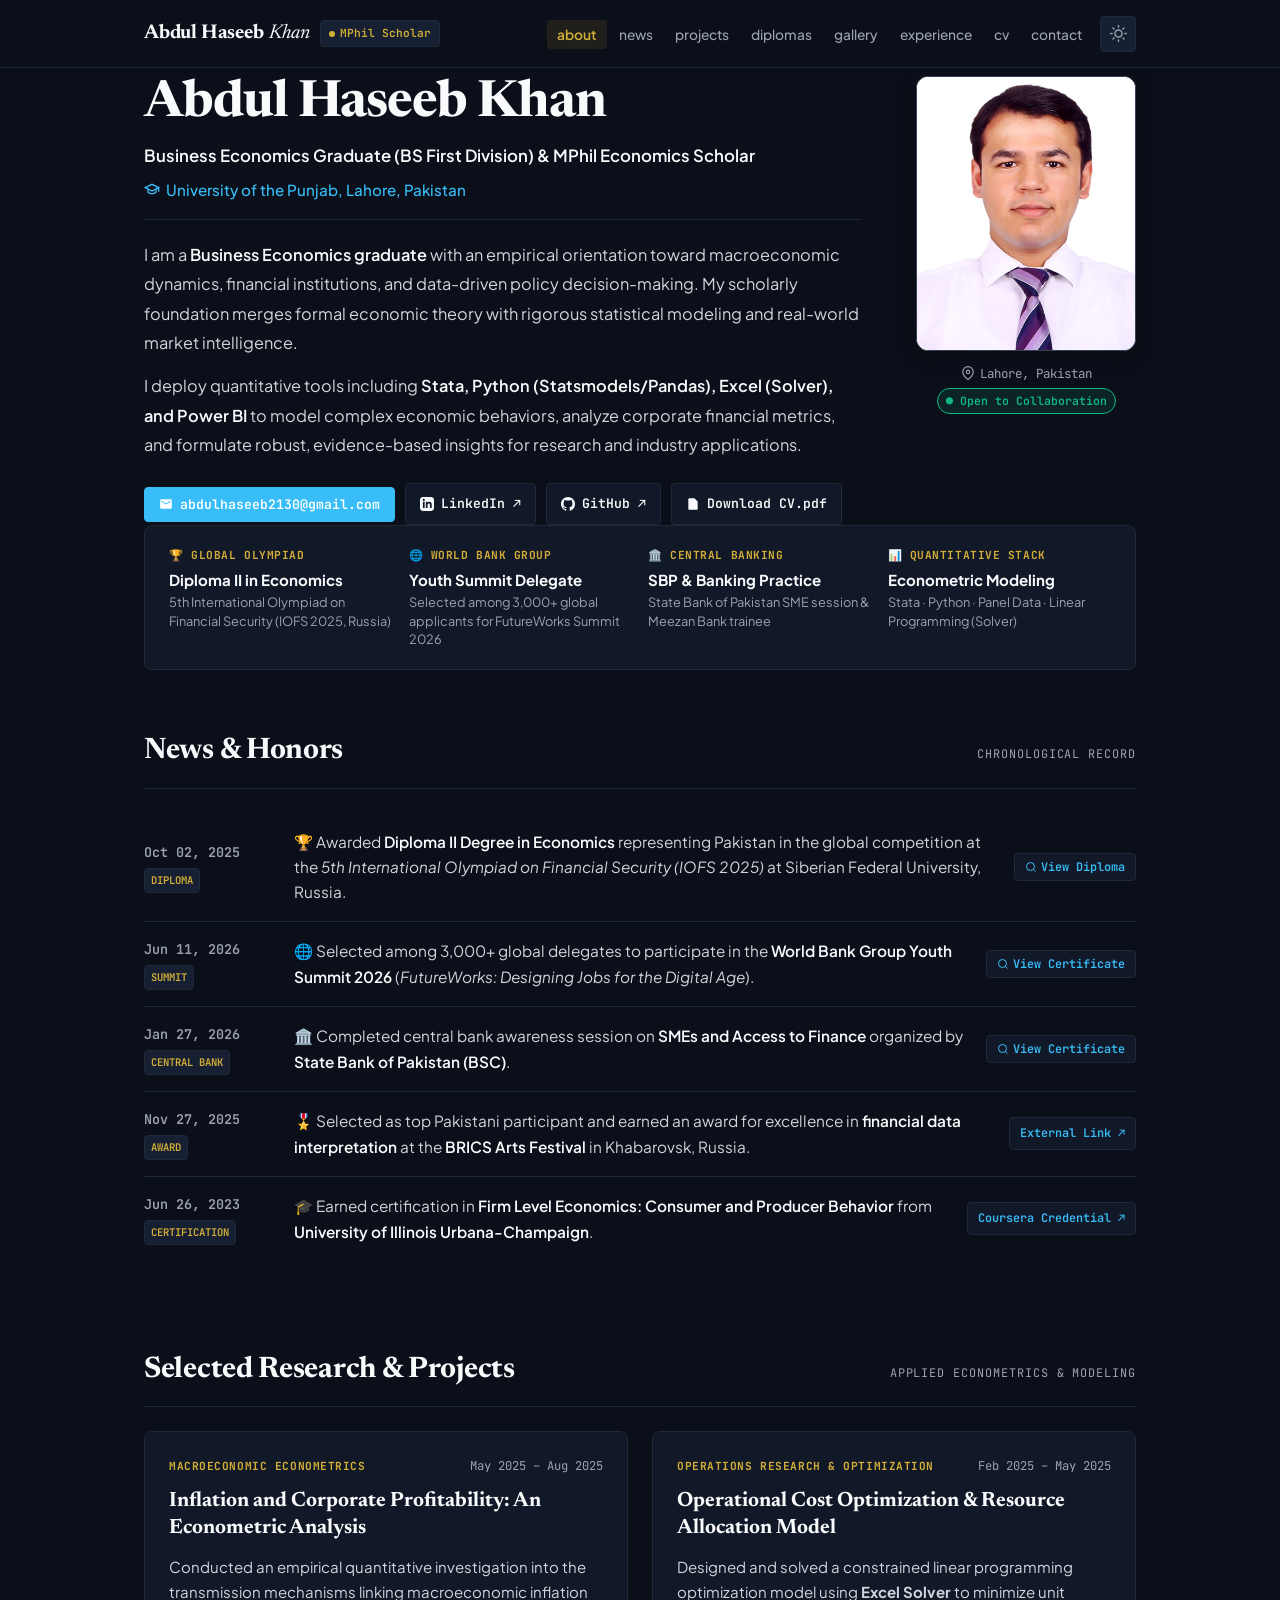
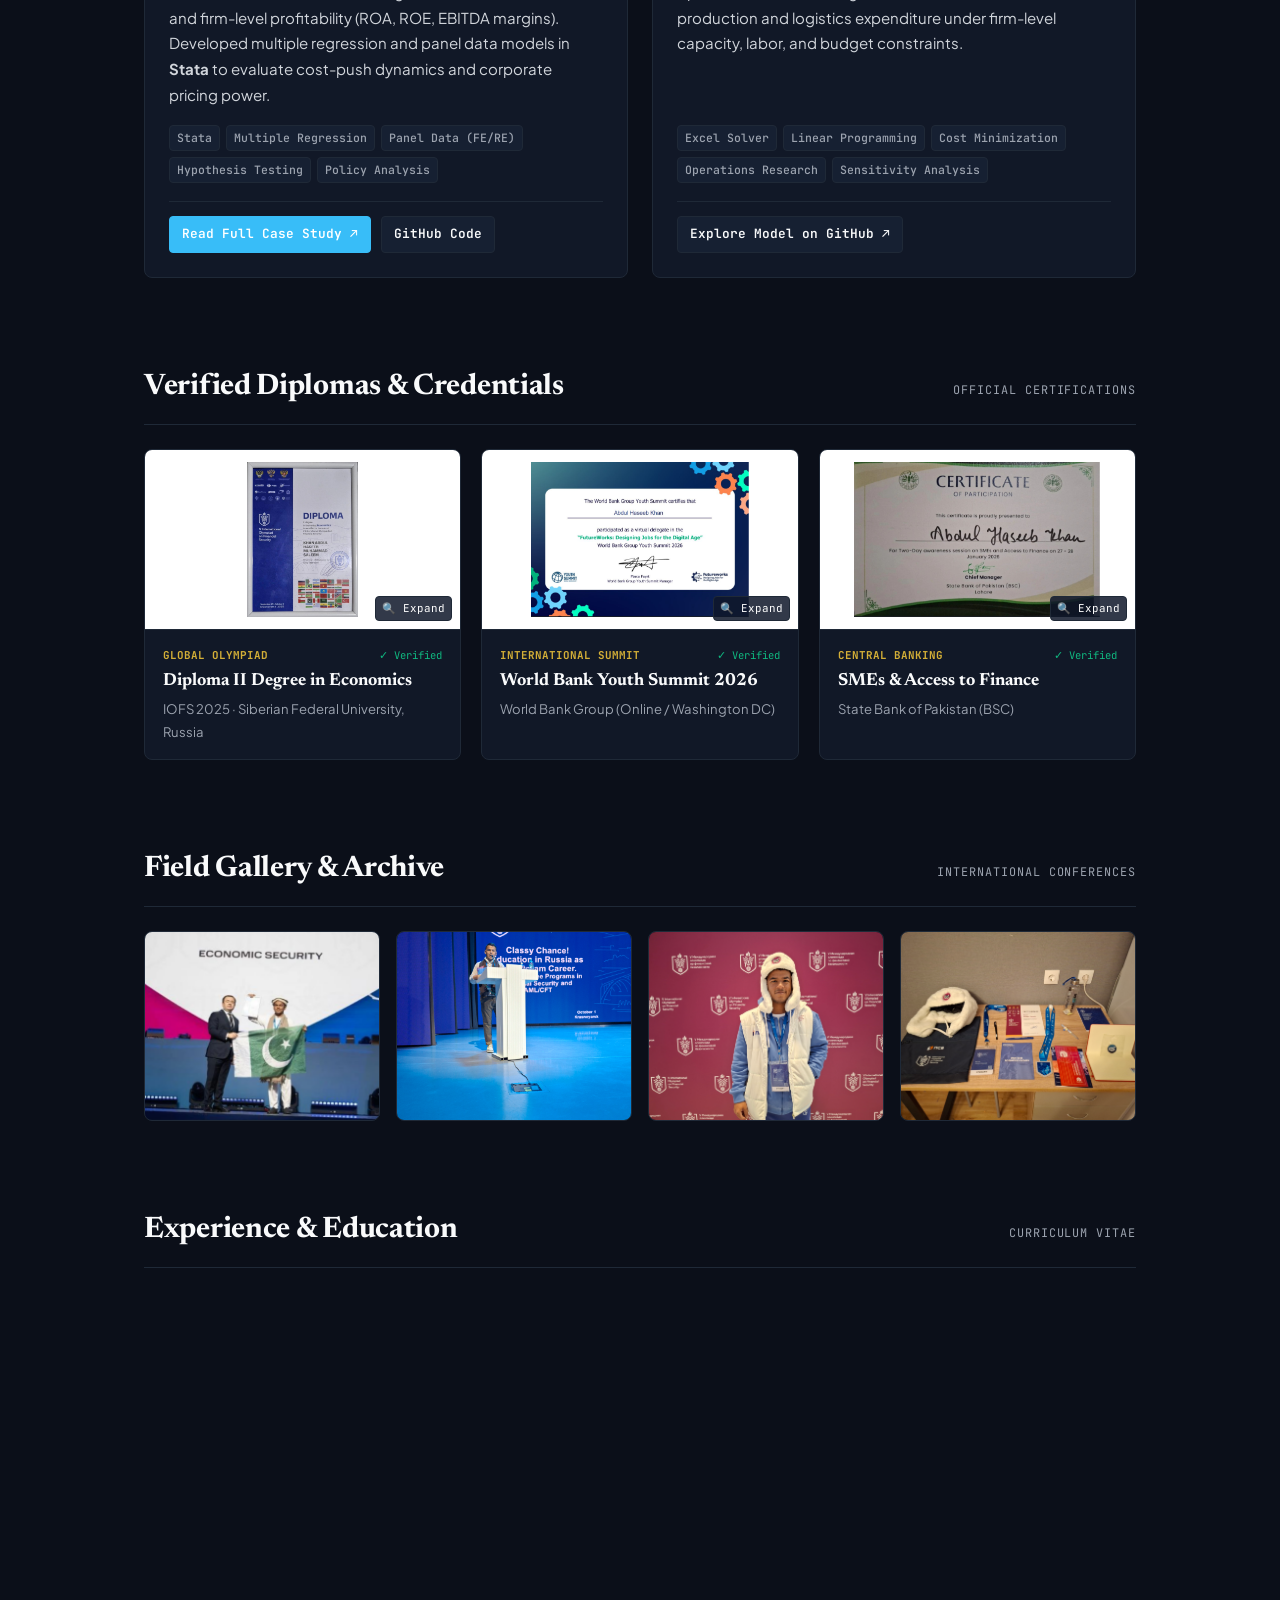
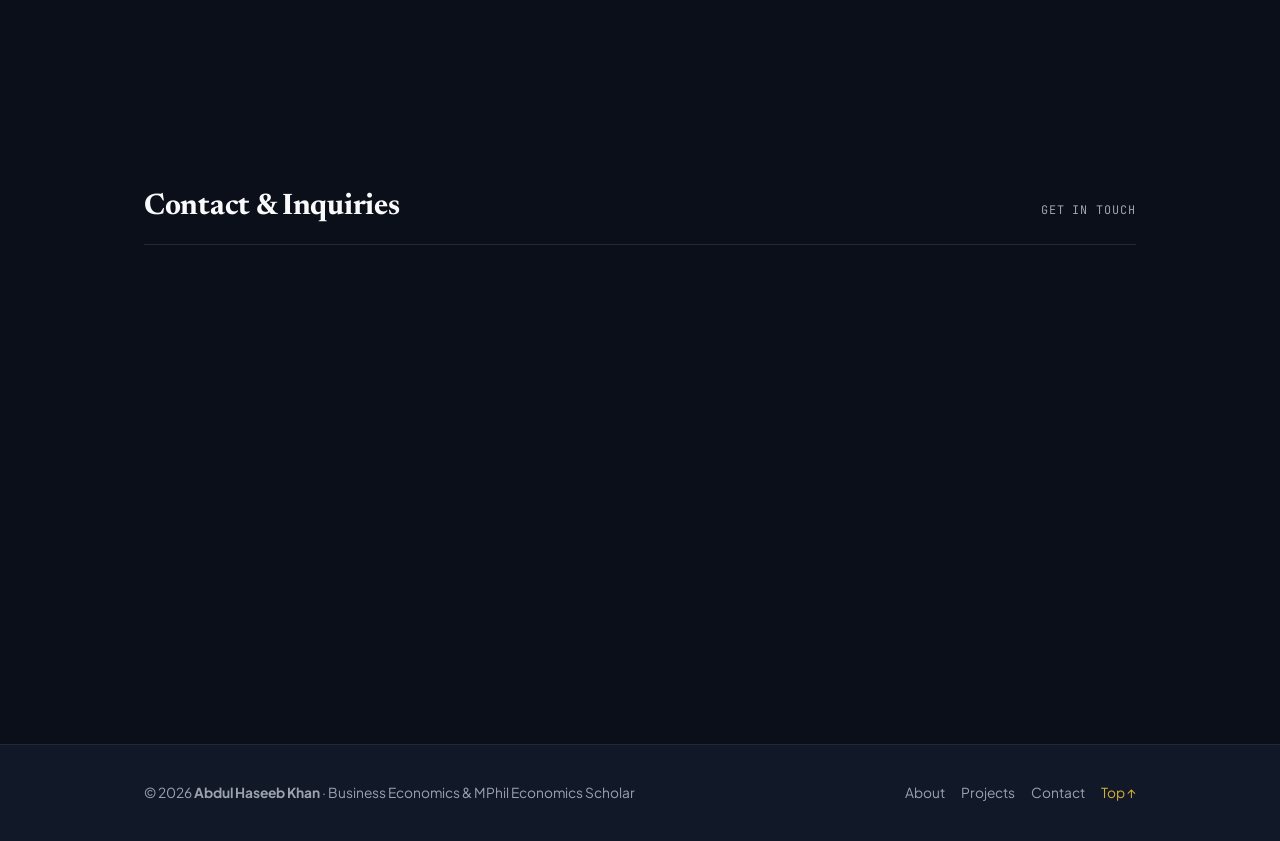
==== index.html @ 0fe1c5f1 "Initial commit: Redesigned academic portfolio" ====
<!DOCTYPE html>
<html lang="en" data-theme="dark">
<head>
  <meta charset="UTF-8">
  <meta name="viewport" content="width=device-width, initial-scale=1.0">
  <title>Abdul Haseeb Khan | Academic &amp; Economist Portfolio</title>
  <meta name="description" content="Academic &amp; Professional Portfolio of Abdul Haseeb Khan, Business Economics Graduate (BS First Division) &amp; MPhil Economics Scholar at University of the Punjab.">
  <meta name="author" content="Abdul Haseeb Khan">

  <!-- Google Fonts: Newsreader, Plus Jakarta Sans, JetBrains Mono -->
  <link rel="preconnect" href="https://fonts.googleapis.com">
  <link rel="preconnect" href="https://fonts.gstatic.com" crossorigin>
  <link href="https://fonts.googleapis.com/css2?family=JetBrains+Mono:wght@400;500;600;700&family=Newsreader:ital,opsz,wght@0,6..72,400;0,6..72,500;0,6..72,600;0,6..72,700;1,6..72,400;1,6..72,600&family=Plus+Jakarta+Sans:wght@300;400;500;600;700;800&display=swap" rel="stylesheet">

  <link rel="stylesheet" href="styles.css">
</head>
<body>

  <!-- ===================== TOP NAVIGATION BAR ===================== -->
  <nav class="navbar" id="topNavbar">
    <div class="container nav-inner">
      <div class="nav-brand-wrap">
        <a class="nav-brand" href="#about">
          Abdul Haseeb <span>Khan</span>
        </a>
        <span class="brand-badge">MPhil Scholar</span>
      </div>

      <!-- Desktop Navigation Menu -->
      <div class="nav-actions">
        <ul class="nav-menu" id="desktopNavMenu">
          <li class="nav-item"><a href="#about" class="active">about</a></li>
          <li class="nav-item"><a href="#news">news</a></li>
          <li class="nav-item"><a href="#projects">projects</a></li>
          <li class="nav-item"><a href="#diplomas">diplomas</a></li>
          <li class="nav-item"><a href="#gallery">gallery</a></li>
          <li class="nav-item"><a href="#experience">experience</a></li>
          <li class="nav-item"><a href="CV.pdf" target="_blank" rel="noopener">cv</a></li>
          <li class="nav-item"><a href="#contact">contact</a></li>
        </ul>

        <!-- Theme Switcher Button -->
        <button class="theme-toggle-btn" id="themeToggle" aria-label="Toggle Dark / Light Theme" title="Toggle Theme">
          <svg viewBox="0 0 24 24" id="themeIcon">
            <circle cx="12" cy="12" r="5"></circle>
            <line x1="12" y1="1" x2="12" y2="3"></line>
            <line x1="12" y1="21" x2="12" y2="23"></line>
            <line x1="4.22" y1="4.22" x2="5.64" y2="5.64"></line>
            <line x1="18.36" y1="18.36" x2="19.78" y2="19.78"></line>
            <line x1="1" y1="12" x2="3" y2="12"></line>
            <line x1="21" y1="12" x2="23" y2="12"></line>
            <line x1="4.22" y1="19.78" x2="5.64" y2="18.36"></line>
            <line x1="18.36" y1="5.64" x2="19.78" y2="4.22"></line>
          </svg>
        </button>

        <!-- Mobile Navigation Hamburger Toggle -->
        <button class="nav-toggle-btn" id="navToggle" aria-label="Open Navigation Menu" aria-expanded="false">
          <svg viewBox="0 0 24 24">
            <line x1="3" y1="12" x2="21" y2="12"></line>
            <line x1="3" y1="6" x2="21" y2="6"></line>
            <line x1="3" y1="18" x2="21" y2="18"></line>
          </svg>
        </button>
      </div>
    </div>
  </nav>

  <!-- Mobile Navigation Drawer Overlay -->
  <div class="mobile-nav-overlay" id="mobileNavOverlay"></div>
  <div class="mobile-nav-drawer" id="mobileNavDrawer">
    <ul class="mobile-nav-list">
      <li class="mobile-nav-item"><a href="#about" class="mobile-nav-link active">About <span>01</span></a></li>
      <li class="mobile-nav-item"><a href="#news" class="mobile-nav-link">News &amp; Honors <span>02</span></a></li>
      <li class="mobile-nav-item"><a href="#projects" class="mobile-nav-link">Selected Projects <span>03</span></a></li>
      <li class="mobile-nav-item"><a href="#diplomas" class="mobile-nav-link">Verified Diplomas <span>04</span></a></li>
      <li class="mobile-nav-item"><a href="#gallery" class="mobile-nav-link">Field Gallery <span>05</span></a></li>
      <li class="mobile-nav-item"><a href="#experience" class="mobile-nav-link">Experience &amp; Education <span>06</span></a></li>
      <li class="mobile-nav-item"><a href="CV.pdf" target="_blank" rel="noopener" class="mobile-nav-link">Curriculum Vitae (PDF) ↗</a></li>
      <li class="mobile-nav-item"><a href="#contact" class="mobile-nav-link">Contact &amp; Inquiries <span>07</span></a></li>
    </ul>
  </div>

  <!-- ===================== MAIN CONTENT WRAPPER ===================== -->
  <main class="container">

    <!-- ABOUT / HERO SECTION (SCHOLARLY EDITORIAL PROFILE) -->
    <section class="section-block profile-section" id="about">
      <div class="profile-layout">
        <div class="profile-bio-text">
          <h1 class="profile-name-title">Abdul Haseeb Khan</h1>
          
          <div class="profile-credentials-box">
            <div class="profile-degree-line">
              Business Economics Graduate (BS First Division) &amp; MPhil Economics Scholar
            </div>
            <div class="profile-univ-line">
              <svg width="16" height="16" viewBox="0 0 24 24" fill="none" stroke="currentColor" stroke-width="2"><path d="M22 10v6M2 10l10-5 10 5-10 5z"></path><path d="M6 12v5c3 3 9 3 12 0v-5"></path></svg>
              University of the Punjab, Lahore, Pakistan
            </div>
          </div>

          <p>
            I am a <strong>Business Economics graduate</strong> with an empirical orientation toward macroeconomic dynamics, financial institutions, and data-driven policy decision-making. My scholarly foundation merges formal economic theory with rigorous statistical modeling and real-world market intelligence.
          </p>
          <p>
            I deploy quantitative tools including <strong>Stata, Python (Statsmodels/Pandas), Excel (Solver), and Power BI</strong> to model complex economic behaviors, analyze corporate financial metrics, and formulate robust, evidence-based insights for research and industry applications.
          </p>

          <!-- Social Action Buttons -->
          <div class="social-actions-row">
            <button class="btn-chip btn-primary js-copy-email" title="Click to copy email address">
              <svg viewBox="0 0 24 24"><path d="M20 4H4c-1.1 0-1.99.9-1.99 2L2 18c0 1.1.9 2 2 2h16c1.1 0 2-.9 2-2V6c0-1.1-.9-2-2-2zm0 4l-8 5-8-5V6l8 5 8-5v2z"/></svg>
              <span>abdulhaseeb2130@gmail.com</span>
            </button>
            <a href="https://www.linkedin.com/in/abdul-haseeb-khan944" target="_blank" rel="noopener" class="btn-chip" title="LinkedIn Profile">
              <svg viewBox="0 0 24 24"><path d="M19 0h-14c-2.761 0-5 2.239-5 5v14c0 2.761 2.239 5 5 5h14c2.762 0 5-2.239 5-5v-14c0-2.761-2.238-5-5-5zm-11 19h-3v-11h3v11zm-1.5-12.268c-.966 0-1.75-.79-1.75-1.764s.784-1.764 1.75-1.764 1.75.79 1.75 1.764-.783 1.764-1.75 1.764zm13.5 12.268h-3v-5.604c0-3.368-4-3.113-4 0v5.604h-3v-11h3v1.765c1.396-2.586 7-2.777 7 2.476v6.759z"/></svg>
              <span>LinkedIn ↗</span>
            </a>
            <a href="https://github.com/abdulhaseeb707" target="_blank" rel="noopener" class="btn-chip" title="GitHub Repository">
              <svg viewBox="0 0 24 24"><path d="M12 0C5.37 0 0 5.37 0 12c0 5.31 3.435 9.795 8.205 11.385.6.105.825-.255.825-.57 0-.285-.015-1.23-.015-2.235-3.015.555-3.795-.735-4.035-1.41-.135-.345-.72-1.41-1.23-1.695-.42-.225-1.02-.78-.015-.795.945-.015 1.62.87 1.845 1.23 1.08 1.815 2.805 1.305 3.495.99.105-.78.42-1.305.765-1.605-2.67-.3-5.46-1.335-5.46-5.925 0-1.305.465-2.385 1.23-3.225-.12-.3-.54-1.53.12-3.18 0 0 1.005-.315 3.3 1.23.96-.27 1.98-.405 3-.405s2.04.135 3 .405c2.295-1.56 3.3-1.23 3.3-1.23.66 1.65.24 2.88.12 3.18.765.84 1.23 1.905 1.23 3.225 0 4.605-2.805 5.625-5.475 5.925.435.375.81 1.095.81 2.22 0 1.605-.015 2.895-.015 3.3 0 .315.225.69.825.57A12.02 12.02 0 0024 12c0-6.63-5.37-12-12-12z"/></svg>
              <span>GitHub ↗</span>
            </a>
            <a href="CV.pdf" target="_blank" rel="noopener" class="btn-chip" title="Download Academic CV">
              <svg viewBox="0 0 24 24"><path d="M14 2H6a2 2 0 0 0-2 2v16a2 2 0 0 0 2 2h12a2 2 0 0 0 2-2V8z"></path><polyline points="14 2 14 8 20 8"></polyline><line x1="16" y1="13" x2="8" y2="13"></line><line x1="16" y1="17" x2="8" y2="17"></line><polyline points="10 9 9 9 8 9"></polyline></svg>
              <span>Download CV.pdf</span>
            </a>
          </div>
        </div>

        <!-- Portrait Column & Frame (Natural 4:5 Proportion) -->
        <div class="profile-portrait-column">
          <div class="portrait-frame">
            <img src="Profile.jpeg" alt="Abdul Haseeb Khan" class="profile-img">
          </div>
          <div class="portrait-meta">
            <div class="portrait-location">
              <svg width="14" height="14" viewBox="0 0 24 24" fill="none" stroke="currentColor" stroke-width="2"><path d="M21 10c0 7-9 13-9 13s-9-6-9-13a9 9 0 0 1 18 0z"></path><circle cx="12" cy="10" r="3"></circle></svg>
              Lahore, Pakistan
            </div>
            <span class="portrait-status">● Open to Collaboration</span>
          </div>
        </div>
      </div>

      <!-- Economist Metric Ribbon (4 Impact Cards) -->
      <div class="metric-ribbon">
        <div class="metric-card">
          <span class="metric-badge-label">🏆 Global Olympiad</span>
          <div class="metric-title">Diploma II in Economics</div>
          <div class="metric-subtext">5th International Olympiad on Financial Security (IOFS 2025, Russia)</div>
        </div>

        <div class="metric-card">
          <span class="metric-badge-label">🌐 World Bank Group</span>
          <div class="metric-title">Youth Summit Delegate</div>
          <div class="metric-subtext">Selected among 3,000+ global applicants for FutureWorks Summit 2026</div>
        </div>

        <div class="metric-card">
          <span class="metric-badge-label">🏛️ Central Banking</span>
          <div class="metric-title">SBP &amp; Banking Practice</div>
          <div class="metric-subtext">State Bank of Pakistan SME session &amp; Meezan Bank trainee</div>
        </div>

        <div class="metric-card">
          <span class="metric-badge-label">📊 Quantitative Stack</span>
          <div class="metric-title">Econometric Modeling</div>
          <div class="metric-subtext">Stata · Python · Panel Data · Linear Programming (Solver)</div>
        </div>
      </div>
    </section>

    <!-- NEWS & HONORS (EDITORIAL LEDGER) -->
    <section class="section-block" id="news">
      <div class="section-header-wrap">
        <h2 class="section-heading">News &amp; Honors</h2>
        <span class="section-subtitle-tag">Chronological Record</span>
      </div>

      <div class="news-ledger">
        <!-- Entry 1 -->
        <div class="news-entry">
          <div class="news-meta-col">
            <span class="news-date">Oct 02, 2025</span>
            <span class="news-type-pill">Diploma</span>
          </div>
          <div class="news-text">
            🏆 Awarded <strong>Diploma II Degree in Economics</strong> representing Pakistan in the global competition at the <em>5th International Olympiad on Financial Security (IOFS 2025)</em> at Siberian Federal University, Russia.
          </div>
          <button class="news-action-btn js-zoom" data-src="IOFS Cert.png" data-caption="Diploma II Degree in Economics — 5th International Olympiad on Financial Security (IOFS 2025)">
            <svg width="12" height="12" viewBox="0 0 24 24" fill="none" stroke="currentColor" stroke-width="2"><circle cx="11" cy="11" r="8"></circle><line x1="21" y1="21" x2="16.65" y2="16.65"></line></svg>
            View Diploma
          </button>
        </div>

        <!-- Entry 2 -->
        <div class="news-entry">
          <div class="news-meta-col">
            <span class="news-date">Jun 11, 2026</span>
            <span class="news-type-pill">Summit</span>
          </div>
          <div class="news-text">
            🌐 Selected among 3,000+ global delegates to participate in the <strong>World Bank Group Youth Summit 2026</strong> (<em>FutureWorks: Designing Jobs for the Digital Age</em>).
          </div>
          <button class="news-action-btn js-zoom" data-src="WB.png" data-caption="World Bank Group Youth Summit 2026 — Official Certificate of Participation">
            <svg width="12" height="12" viewBox="0 0 24 24" fill="none" stroke="currentColor" stroke-width="2"><circle cx="11" cy="11" r="8"></circle><line x1="21" y1="21" x2="16.65" y2="16.65"></line></svg>
            View Certificate
          </button>
        </div>

        <!-- Entry 3 -->
        <div class="news-entry">
          <div class="news-meta-col">
            <span class="news-date">Jan 27, 2026</span>
            <span class="news-type-pill">Central Bank</span>
          </div>
          <div class="news-text">
            🏛️ Completed central bank awareness session on <strong>SMEs and Access to Finance</strong> organized by <strong>State Bank of Pakistan (BSC)</strong>.
          </div>
          <button class="news-action-btn js-zoom" data-src="SBP.png" data-caption="State Bank of Pakistan (BSC) Certificate in SMEs & Access to Finance">
            <svg width="12" height="12" viewBox="0 0 24 24" fill="none" stroke="currentColor" stroke-width="2"><circle cx="11" cy="11" r="8"></circle><line x1="21" y1="21" x2="16.65" y2="16.65"></line></svg>
            View Certificate
          </button>
        </div>

        <!-- Entry 4 -->
        <div class="news-entry">
          <div class="news-meta-col">
            <span class="news-date">Nov 27, 2025</span>
            <span class="news-type-pill">Award</span>
          </div>
          <div class="news-text">
            🎖️ Selected as top Pakistani participant and earned an award for excellence in <strong>financial data interpretation</strong> at the <strong>BRICS Arts Festival</strong> in Khabarovsk, Russia.
          </div>
          <a href="https://disk.yandex.com/d/Gtywsi9-HLHz1w" target="_blank" rel="noopener" class="news-action-btn">
            External Link ↗
          </a>
        </div>

        <!-- Entry 5 -->
        <div class="news-entry">
          <div class="news-meta-col">
            <span class="news-date">Jun 26, 2023</span>
            <span class="news-type-pill">Certification</span>
          </div>
          <div class="news-text">
            🎓 Earned certification in <strong>Firm Level Economics: Consumer and Producer Behavior</strong> from <strong>University of Illinois Urbana-Champaign</strong>.
          </div>
          <a href="https://coursera.org/share/89ecbd921c83dc536a28343f6ab28b8e" target="_blank" rel="noopener" class="news-action-btn">
            Coursera Credential ↗
          </a>
        </div>
      </div>
    </section>

    <!-- SELECTED PROJECTS -->
    <section class="section-block" id="projects">
      <div class="section-header-wrap">
        <h2 class="section-heading">Selected Research &amp; Projects</h2>
        <span class="section-subtitle-tag">Applied Econometrics &amp; Modeling</span>
      </div>

      <div class="projects-grid">
        <!-- Project 1 -->
        <div class="project-card">
          <div>
            <div class="project-header-top">
              <span class="project-category-tag">Macroeconomic Econometrics</span>
              <span class="project-timeline">May 2025 – Aug 2025</span>
            </div>
            <h3 class="project-title">Inflation and Corporate Profitability: An Econometric Analysis</h3>
            <p class="project-desc">
              Conducted an empirical quantitative investigation into the transmission mechanisms linking macroeconomic inflation and firm-level profitability (ROA, ROE, EBITDA margins). Developed multiple regression and panel data models in <strong>Stata</strong> to evaluate cost-push dynamics and corporate pricing power.
            </p>
          </div>
          <div>
            <div class="project-tags-row">
              <span class="p-tag">Stata</span>
              <span class="p-tag">Multiple Regression</span>
              <span class="p-tag">Panel Data (FE/RE)</span>
              <span class="p-tag">Hypothesis Testing</span>
              <span class="p-tag">Policy Analysis</span>
            </div>
            <div class="project-links-row">
              <a href="project-inflation.html" class="btn-project btn-primary-action">
                Read Full Case Study ↗
              </a>
              <a href="https://github.com/abdulhaseeb707" target="_blank" rel="noopener" class="btn-project">
                GitHub Code
              </a>
            </div>
          </div>
        </div>

        <!-- Project 2 -->
        <div class="project-card">
          <div>
            <div class="project-header-top">
              <span class="project-category-tag">Operations Research &amp; Optimization</span>
              <span class="project-timeline">Feb 2025 – May 2025</span>
            </div>
            <h3 class="project-title">Operational Cost Optimization &amp; Resource Allocation Model</h3>
            <p class="project-desc">
              Designed and solved a constrained linear programming optimization model using <strong>Excel Solver</strong> to minimize unit production and logistics expenditure under firm-level capacity, labor, and budget constraints.
            </p>
          </div>
          <div>
            <div class="project-tags-row">
              <span class="p-tag">Excel Solver</span>
              <span class="p-tag">Linear Programming</span>
              <span class="p-tag">Cost Minimization</span>
              <span class="p-tag">Operations Research</span>
              <span class="p-tag">Sensitivity Analysis</span>
            </div>
            <div class="project-links-row">
              <a href="https://github.com/abdulhaseeb707" target="_blank" rel="noopener" class="btn-project">
                Explore Model on GitHub ↗
              </a>
            </div>
          </div>
        </div>
      </div>
    </section>

    <!-- VERIFIED DIPLOMAS -->
    <section class="section-block" id="diplomas">
      <div class="section-header-wrap">
        <h2 class="section-heading">Verified Diplomas &amp; Credentials</h2>
        <span class="section-subtitle-tag">Official Certifications</span>
      </div>

      <div class="diplomas-grid">
        <!-- Diploma 1 -->
        <div class="diploma-card">
          <div class="diploma-preview-box js-zoom" data-src="IOFS Cert.png" data-caption="Diploma II Degree in Economics — 5th International Olympiad on Financial Security (Krasnoyarsk 2025)">
            <img src="IOFS Cert.png" alt="IOFS Diploma II Degree">
            <span class="diploma-zoom-hint">🔍 Expand</span>
          </div>
          <div class="diploma-info">
            <div class="diploma-badge-row">
              <span class="diploma-category">Global Olympiad</span>
              <span class="diploma-verified">✓ Verified</span>
            </div>
            <h3 class="diploma-title">Diploma II Degree in Economics</h3>
            <div class="diploma-issuer">IOFS 2025 · Siberian Federal University, Russia</div>
          </div>
        </div>

        <!-- Diploma 2 -->
        <div class="diploma-card">
          <div class="diploma-preview-box js-zoom" data-src="WB.png" data-caption="World Bank Group Youth Summit 2026 — Official Certificate of Participation">
            <img src="WB.png" alt="World Bank Certificate">
            <span class="diploma-zoom-hint">🔍 Expand</span>
          </div>
          <div class="diploma-info">
            <div class="diploma-badge-row">
              <span class="diploma-category">International Summit</span>
              <span class="diploma-verified">✓ Verified</span>
            </div>
            <h3 class="diploma-title">World Bank Youth Summit 2026</h3>
            <div class="diploma-issuer">World Bank Group (Online / Washington DC)</div>
          </div>
        </div>

        <!-- Diploma 3 -->
        <div class="diploma-card">
          <div class="diploma-preview-box js-zoom" data-src="SBP.png" data-caption="State Bank of Pakistan (BSC) — Certificate in SMEs and Access to Finance">
            <img src="SBP.png" alt="State Bank Certificate">
            <span class="diploma-zoom-hint">🔍 Expand</span>
          </div>
          <div class="diploma-info">
            <div class="diploma-badge-row">
              <span class="diploma-category">Central Banking</span>
              <span class="diploma-verified">✓ Verified</span>
            </div>
            <h3 class="diploma-title">SMEs &amp; Access to Finance</h3>
            <div class="diploma-issuer">State Bank of Pakistan (BSC)</div>
          </div>
        </div>
      </div>
    </section>

    <!-- FIELD GALLERY / ARCHIVE -->
    <section class="section-block" id="gallery">
      <div class="section-header-wrap">
        <h2 class="section-heading">Field Gallery &amp; Archive</h2>
        <span class="section-subtitle-tag">International Conferences</span>
      </div>

      <div class="gallery-grid">
        <div class="gallery-item js-zoom" data-src="IOFS.png" data-caption="Abdul Haseeb Khan receiving Diploma II Degree on Main Stage in Krasnoyarsk, Russia">
          <img src="IOFS.png" alt="Stage Award Ceremony">
          <div class="gallery-overlay">
            <span class="gallery-caption">Main Stage Award Ceremony · Russia</span>
          </div>
        </div>

        <div class="gallery-item js-zoom" data-src="20251001_132323.jpg" data-caption="Presenting Research at the Podium at Siberian Federal University">
          <img src="20251001_132323.jpg" alt="Speaking at Podium">
          <div class="gallery-overlay">
            <span class="gallery-caption">Academic Presentation · Siberian Fed Univ</span>
          </div>
        </div>

        <div class="gallery-item js-zoom" data-src="20250930_114414.jpg" data-caption="Official Olympiad Delegate Portrait in Krasnoyarsk, Russia">
          <img src="20250930_114414.jpg" alt="Delegate Portrait">
          <div class="gallery-overlay">
            <span class="gallery-caption">Official Delegate Portrait · IOFS 2025</span>
          </div>
        </div>

        <div class="gallery-item js-zoom" data-src="20251001_223358.jpg" data-caption="Official IOFS 2025 Medal, Certificate, and Delegate Badges">
          <img src="20251001_223358.jpg" alt="IOFS Medal & Kit">
          <div class="gallery-overlay">
            <span class="gallery-caption">Olympiad Medal &amp; Delegate Kit</span>
          </div>
        </div>
      </div>
    </section>

    <!-- EXPERIENCE & EDUCATION -->
    <section class="section-block" id="experience">
      <div class="section-header-wrap">
        <h2 class="section-heading">Experience &amp; Education</h2>
        <span class="section-subtitle-tag">Curriculum Vitae</span>
      </div>

      <div class="experience-layout">
        <!-- Timeline Column -->
        <div class="timeline-list">
          <div class="timeline-item">
            <div class="timeline-title-row">
              <h3 class="timeline-title">MPhil Economics</h3>
              <span class="timeline-date">29/08/2026 – Current</span>
            </div>
            <div class="timeline-org">University of the Punjab, Lahore, Pakistan</div>
            <p class="timeline-desc">
              Advanced graduate studies focused on empirical micro/macroeconomics, econometric modeling, financial intermediation, and economic policy analysis.
            </p>
          </div>

          <div class="timeline-item">
            <div class="timeline-title-row">
              <h3 class="timeline-title">Banking Trainee</h3>
              <span class="timeline-date">01/06/2026 – Current</span>
            </div>
            <div class="timeline-org">Meezan Bank Limited, Lahore, Pakistan</div>
            <p class="timeline-desc">
              Practical exposure to Islamic banking structures, branch operations, regulatory compliance, and corporate client credit workflows.
            </p>
          </div>

          <div class="timeline-item">
            <div class="timeline-title-row">
              <h3 class="timeline-title">BS Business Economics (First Division)</h3>
              <span class="timeline-date">15/12/2021 – 04/05/2026</span>
            </div>
            <div class="timeline-org">University of the Punjab, Lahore, Pakistan</div>
            <p class="timeline-desc">
              Comprehensive undergraduate curriculum in econometrics, mathematical economics, corporate finance, market structures, and quantitative decision analysis.
            </p>
          </div>
        </div>

        <!-- Skills Matrix Column -->
        <div class="skills-matrix-card">
          <div class="skill-category-block">
            <h4>Econometric &amp; Statistical Stack</h4>
            <div class="skill-tag-cloud">
              <span class="p-tag">Stata</span>
              <span class="p-tag">Python (Statsmodels)</span>
              <span class="p-tag">SPSS</span>
              <span class="p-tag">Panel Data (FE/RE)</span>
              <span class="p-tag">Time Series</span>
            </div>
          </div>

          <div class="skill-category-block">
            <h4>Financial &amp; Operations Tools</h4>
            <div class="skill-tag-cloud">
              <span class="p-tag">Excel Solver</span>
              <span class="p-tag">Power BI</span>
              <span class="p-tag">Linear Programming</span>
              <span class="p-tag">Financial Modeling</span>
              <span class="p-tag">Data Visualization</span>
            </div>
          </div>

          <div class="skill-category-block">
            <h4>Core Disciplines</h4>
            <div class="skill-tag-cloud">
              <span class="p-tag">Macroeconomic Policy</span>
              <span class="p-tag">Corporate Finance</span>
              <span class="p-tag">Banking Regulations</span>
              <span class="p-tag">Pricing Mechanisms</span>
            </div>
          </div>
        </div>
      </div>
    </section>

    <!-- CONTACT & INQUIRIES -->
    <section class="section-block" id="contact">
      <div class="section-header-wrap">
        <h2 class="section-heading">Contact &amp; Inquiries</h2>
        <span class="section-subtitle-tag">Get in Touch</span>
      </div>

      <div class="contact-grid">
        <!-- Info Card -->
        <div class="contact-info-card">
          <div>
            <h3>Let's Collaborate</h3>
            <p style="color:var(--text-secondary); margin-top:8px; line-height:1.7;">
              Available for research collaborations, quantitative economic analysis, policy evaluation, and financial consulting opportunities.
            </p>
          </div>

          <div class="contact-reach-list">
            <div class="contact-reach-item js-copy-email" title="Click to copy email">
              <svg viewBox="0 0 24 24"><path d="M20 4H4c-1.1 0-1.99.9-1.99 2L2 18c0 1.1.9 2 2 2h16c1.1 0 2-.9 2-2V6c0-1.1-.9-2-2-2zm0 4l-8 5-8-5V6l8 5 8-5v2z"/></svg>
              <div>
                <strong style="color:var(--text-primary); display:block; font-size:0.82rem; text-transform:uppercase; font-family:var(--font-mono);">Email (Click to Copy)</strong>
                abdulhaseeb2130@gmail.com
              </div>
            </div>

            <a href="https://www.linkedin.com/in/abdul-haseeb-khan944" target="_blank" rel="noopener" class="contact-reach-item">
              <svg viewBox="0 0 24 24"><path d="M19 0h-14c-2.761 0-5 2.239-5 5v14c0 2.761 2.239 5 5 5h14c2.762 0 5-2.239 5-5v-14c0-2.761-2.238-5-5-5zm-11 19h-3v-11h3v11zm-1.5-12.268c-.966 0-1.75-.79-1.75-1.764s.784-1.764 1.75-1.764 1.75.79 1.75 1.764-.783 1.764-1.75 1.764zm13.5 12.268h-3v-5.604c0-3.368-4-3.113-4 0v5.604h-3v-11h3v1.765c1.396-2.586 7-2.777 7 2.476v6.759z"/></svg>
              <div>
                <strong style="color:var(--text-primary); display:block; font-size:0.82rem; text-transform:uppercase; font-family:var(--font-mono);">LinkedIn</strong>
                linkedin.com/in/abdul-haseeb-khan944 ↗
              </div>
            </a>

            <a href="https://github.com/abdulhaseeb707" target="_blank" rel="noopener" class="contact-reach-item">
              <svg viewBox="0 0 24 24"><path d="M12 0C5.37 0 0 5.37 0 12c0 5.31 3.435 9.795 8.205 11.385.6.105.825-.255.825-.57 0-.285-.015-1.23-.015-2.235-3.015.555-3.795-.735-4.035-1.41-.135-.345-.72-1.41-1.23-1.695-.42-.225-1.02-.78-.015-.795.945-.015 1.62.87 1.845 1.23 1.08 1.815 2.805 1.305 3.495.99.105-.78.42-1.305.765-1.605-2.67-.3-5.46-1.335-5.46-5.925 0-1.305.465-2.385 1.23-3.225-.12-.3-.54-1.53.12-3.18 0 0 1.005-.315 3.3 1.23.96-.27 1.98-.405 3-.405s2.04.135 3 .405c2.295-1.56 3.3-1.23 3.3-1.23.66 1.65.24 2.88.12 3.18.765.84 1.23 1.905 1.23 3.225 0 4.605-2.805 5.625-5.475 5.925.435.375.81 1.095.81 2.22 0 1.605-.015 2.895-.015 3.3 0 .315.225.69.825.57A12.02 12.02 0 0024 12c0-6.63-5.37-12-12-12z"/></svg>
              <div>
                <strong style="color:var(--text-primary); display:block; font-size:0.82rem; text-transform:uppercase; font-family:var(--font-mono);">GitHub</strong>
                github.com/abdulhaseeb707 ↗
              </div>
            </a>
          </div>
        </div>

        <!-- Form Card -->
        <form class="contact-form" id="contactForm">
          <div class="form-group">
            <label for="cf-name">Your Full Name</label>
            <input type="text" id="cf-name" class="form-input" placeholder="e.g. Dr. Sarah Jenkins" required>
          </div>

          <div class="form-group">
            <label for="cf-email">Your Email Address</label>
            <input type="email" id="cf-email" class="form-input" placeholder="name@institution.edu" required>
          </div>

          <div class="form-group">
            <label for="cf-msg">Message / Inquiry Details</label>
            <textarea id="cf-msg" class="form-input" placeholder="Describe your inquiry, research proposal, or project..." required></textarea>
          </div>

          <button type="submit" class="btn-chip btn-primary" style="width:fit-content; cursor:pointer; align-self:flex-start;">
            Send Inquiry Email ↗
          </button>
        </form>
      </div>
    </section>

  </main>

  <!-- ===================== FOOTER ===================== -->
  <footer class="footer">
    <div class="container footer-inner">
      <div>
        © <span id="year"></span> <strong>Abdul Haseeb Khan</strong> · Business Economics &amp; MPhil Economics Scholar
      </div>
      <div class="footer-nav">
        <a href="#about">About</a>
        <a href="#projects">Projects</a>
        <a href="#contact">Contact</a>
        <a href="#about" style="color:var(--accent-gold);">Top ↑</a>
      </div>
    </div>
  </footer>

  <!-- ===================== LIGHTBOX MODAL ===================== -->
  <div class="lightbox-modal" id="lightboxModal" role="dialog" aria-modal="true">
    <div class="lightbox-content">
      <button class="lightbox-close" id="lightboxClose" aria-label="Close modal">&times;</button>
      <img src="" alt="Enlarged Document" class="lightbox-img" id="lightboxImg">
      <div class="lightbox-caption" id="lightboxCaption"></div>
    </div>
  </div>

  <script src="script.js"></script>
</body>
</html>
---- styles.css ----
/* ============================================================
   ABDUL HASEEB KHAN — SCHOLARLY & EDITORIAL PORTFOLIO THEME
   Designed for: Academic Economist & Quantitative Finance Scholar
   Typography: Newsreader (Serif) + Plus Jakarta Sans + JetBrains Mono
   Aesthetic: Prestigious Editorial (No Card Soup, No Gradients)
   Responsiveness: Fully Fluid (Mobile, Tablet, Desktop)
   ============================================================ */

/* @import Google Fonts */
@import url('https://fonts.googleapis.com/css2?family=JetBrains+Mono:wght@400;500;600;700&family=Newsreader:ital,opsz,wght@0,6..72,400;0,6..72,500;0,6..72,600;0,6..72,700;1,6..72,400;1,6..72,600&family=Plus+Jakarta+Sans:wght@300;400;500;600;700;800&display=swap');

:root {
  /* Font Families */
  --font-serif: 'Newsreader', Georgia, Cambria, 'Times New Roman', serif;
  --font-sans: 'Plus Jakarta Sans', -apple-system, BlinkMacSystemFont, 'Segoe UI', Roboto, sans-serif;
  --font-mono: 'JetBrains Mono', Consolas, Monaco, monospace;

  /* Layout & Spacing */
  --max-w: 1040px;
  --header-h: 68px;
  --radius-sm: 4px;
  --radius-md: 8px;
  --radius-lg: 12px;
  --radius-full: 9999px;
  --transition-fast: 0.15s ease;
  --transition-normal: 0.25s ease;

  /* DARK THEME (Default: Scholarly Oxford Navy) */
  --bg-page: #0b0f19;
  --bg-surface: #111827;
  --bg-surface-raised: #162032;
  --bg-surface-elevated: #1f2d47;
  --border-subtle: #1f2937;
  --border-strong: #374151;

  --text-primary: #f9fafb;
  --text-secondary: #d1d5db;
  --text-muted: #9ca3af;

  --accent-gold: #d4af37;
  --accent-gold-hover: #e5c07b;
  --accent-gold-subtle: rgba(212, 175, 55, 0.1);
  --accent-blue: #38bdf8;
  --accent-blue-hover: #0ea5e9;
  --accent-blue-subtle: rgba(56, 189, 248, 0.1);
  --accent-emerald: #10b981;
  --accent-emerald-subtle: rgba(16, 185, 129, 0.12);

  --nav-bg: #0b0f19;
  --nav-border: #1f2937;
  --card-shadow: 0 4px 20px rgba(0, 0, 0, 0.25);
  --card-shadow-hover: 0 8px 28px rgba(0, 0, 0, 0.4);
}

[data-theme="light"] {
  /* LIGHT THEME (Clean Archival Paper & Oxford Blue) */
  --bg-page: #ffffff;
  --bg-surface: #f8fafc;
  --bg-surface-raised: #f1f5f9;
  --bg-surface-elevated: #e2e8f0;
  --border-subtle: #e2e8f0;
  --border-strong: #cbd5e1;

  --text-primary: #0f172a;
  --text-secondary: #334155;
  --text-muted: #64748b;

  --accent-gold: #9a7b38;
  --accent-gold-hover: #785e26;
  --accent-gold-subtle: rgba(154, 123, 56, 0.08);
  --accent-blue: #0284c7;
  --accent-blue-hover: #0369a1;
  --accent-blue-subtle: rgba(2, 132, 199, 0.08);
  --accent-emerald: #059669;
  --accent-emerald-subtle: rgba(5, 150, 105, 0.08);

  --nav-bg: #ffffff;
  --nav-border: #e2e8f0;
  --card-shadow: 0 2px 10px rgba(15, 23, 42, 0.05);
  --card-shadow-hover: 0 6px 20px rgba(15, 23, 42, 0.08);
}

/* Base Reset */
*, *::before, *::after {
  box-sizing: border-box;
  margin: 0;
  padding: 0;
}

html {
  scroll-behavior: smooth;
  scroll-padding-top: calc(var(--header-h) + 48px);
  font-size: 16px;
}

body {
  font-family: var(--font-sans);
  background-color: var(--bg-page);
  color: var(--text-secondary);
  line-height: 1.75;
  -webkit-font-smoothing: antialiased;
  -moz-osx-font-smoothing: grayscale;
  transition: background-color var(--transition-normal), color var(--transition-normal);
  overflow-x: hidden;
}

a {
  color: var(--accent-blue);
  text-decoration: none;
  transition: color var(--transition-fast);
}

a:hover {
  color: var(--accent-blue-hover);
}

img {
  max-width: 100%;
  height: auto;
  display: block;
}

/* ============================================================
   CONTAINER & LAYOUT
   ============================================================ */
.container {
  width: 100%;
  max-width: var(--max-w);
  margin: 0 auto;
  padding: 0 24px;
}

/* ============================================================
   NAVIGATION BAR (STICKY, CLEAN, SOLID)
   ============================================================ */
.navbar {
  position: sticky;
  top: 0;
  left: 0;
  right: 0;
  width: 100%;
  height: var(--header-h);
  background-color: var(--nav-bg);
  border-bottom: 1px solid var(--nav-border);
  z-index: 1000;
  transition: background-color var(--transition-normal), border-color var(--transition-normal);
}

.nav-inner {
  display: flex;
  align-items: center;
  justify-content: space-between;
  height: 100%;
  gap: 16px;
}

.nav-brand-wrap {
  display: flex;
  align-items: center;
  gap: 10px;
  flex-shrink: 0;
  white-space: nowrap;
}

.nav-brand {
  font-family: var(--font-serif);
  font-size: 1.25rem;
  font-weight: 700;
  color: var(--text-primary);
  letter-spacing: -0.01em;
  text-decoration: none;
  white-space: nowrap;
  display: inline-flex;
  align-items: baseline;
  gap: 5px;
}

.nav-brand:hover {
  color: var(--accent-gold);
}

.nav-brand span {
  font-weight: 400;
  font-style: italic;
}

.brand-badge {
  font-family: var(--font-mono);
  font-size: 0.7rem;
  font-weight: 600;
  padding: 3px 8px;
  background-color: var(--bg-surface-raised);
  border: 1px solid var(--border-subtle);
  color: var(--accent-gold);
  border-radius: var(--radius-sm);
  display: inline-flex;
  align-items: center;
  gap: 5px;
  white-space: nowrap;
}

.brand-badge::before {
  content: "";
  display: inline-block;
  width: 6px;
  height: 6px;
  border-radius: 50%;
  background-color: var(--accent-gold);
}

.nav-actions {
  display: flex;
  align-items: center;
  gap: 8px;
  flex-shrink: 0;
}

.nav-menu {
  display: flex;
  align-items: center;
  gap: 2px;
  list-style: none;
  white-space: nowrap;
}

.nav-item a {
  font-size: 0.86rem;
  font-weight: 500;
  color: var(--text-muted);
  padding: 6px 10px;
  border-radius: var(--radius-sm);
  white-space: nowrap;
  transition: color var(--transition-fast), background-color var(--transition-fast);
}

.nav-item a:hover {
  color: var(--text-primary);
  background-color: var(--bg-surface-raised);
}

.nav-item a.active {
  color: var(--accent-gold);
  background-color: var(--accent-gold-subtle);
  font-weight: 600;
}

.theme-toggle-btn {
  background: var(--bg-surface-raised);
  border: 1px solid var(--border-subtle);
  color: var(--text-muted);
  cursor: pointer;
  width: 36px;
  height: 36px;
  border-radius: var(--radius-sm);
  display: flex;
  align-items: center;
  justify-content: center;
  flex-shrink: 0;
  transition: var(--transition-fast);
}

.theme-toggle-btn:hover {
  color: var(--accent-gold);
  border-color: var(--accent-gold);
  background-color: var(--accent-gold-subtle);
}

.theme-toggle-btn svg {
  width: 17px;
  height: 17px;
  stroke: currentColor;
  fill: none;
  stroke-width: 2;
  stroke-linecap: round;
  stroke-linejoin: round;
}

/* Mobile Hamburger Toggle */
.nav-toggle-btn {
  display: none;
  background: var(--bg-surface-raised);
  border: 1px solid var(--border-subtle);
  color: var(--text-primary);
  cursor: pointer;
  width: 36px;
  height: 36px;
  border-radius: var(--radius-sm);
  align-items: center;
  justify-content: center;
  flex-shrink: 0;
}

.nav-toggle-btn svg {
  width: 18px;
  height: 18px;
  stroke: currentColor;
  fill: none;
  stroke-width: 2;
}

/* Mobile Navigation Drawer */
.mobile-nav-overlay {
  display: none;
  position: fixed;
  inset: 0;
  background-color: rgba(0, 0, 0, 0.6);
  backdrop-filter: blur(4px);
  z-index: 998;
  opacity: 0;
  transition: opacity var(--transition-normal);
}

.mobile-nav-overlay.open {
  display: block;
  opacity: 1;
}

.mobile-nav-drawer {
  position: fixed;
  top: var(--header-h);
  left: 0;
  right: 0;
  background-color: var(--bg-surface);
  border-bottom: 1px solid var(--border-subtle);
  padding: 16px 24px 24px;
  z-index: 999;
  transform: translateY(-110%);
  transition: transform var(--transition-normal);
  box-shadow: 0 10px 30px rgba(0, 0, 0, 0.25);
}

.mobile-nav-drawer.open {
  transform: translateY(0);
}

.mobile-nav-list {
  list-style: none;
  display: flex;
  flex-direction: column;
  gap: 6px;
}

.mobile-nav-item a {
  display: flex;
  align-items: center;
  justify-content: space-between;
  padding: 10px 12px;
  font-size: 0.96rem;
  font-weight: 500;
  color: var(--text-secondary);
  border-radius: var(--radius-sm);
  border: 1px solid transparent;
}

.mobile-nav-item a:hover,
.mobile-nav-item a.active {
  color: var(--accent-gold);
  background-color: var(--accent-gold-subtle);
  border-color: var(--accent-gold);
}

/* ============================================================
   MAIN CONTENT & NATURAL SECTION SPACING
   ============================================================ */
main {
  padding-top: clamp(60px, 8vh, 88px);
  padding-bottom: 96px;
}

.section-block {
  margin-bottom: clamp(56px, 7vw, 84px);
  scroll-margin-top: calc(var(--header-h) + 48px);
}

/* Editorial Section Heading */
.section-header-wrap {
  display: flex;
  align-items: baseline;
  justify-content: space-between;
  margin-bottom: 24px;
  padding-bottom: 10px;
  border-bottom: 1px solid var(--border-subtle);
}

.section-heading {
  font-family: var(--font-serif);
  font-size: clamp(1.4rem, 2.5vw, 1.85rem);
  font-weight: 700;
  color: var(--text-primary);
  letter-spacing: -0.01em;
}

.section-subtitle-tag {
  font-family: var(--font-mono);
  font-size: 0.74rem;
  color: var(--text-muted);
  text-transform: uppercase;
  letter-spacing: 0.08em;
}

/* ============================================================
   HERO / ABOUT SECTION (EXPANSIVE EDITORIAL PROFILE)
   ============================================================ */
.profile-section {
  margin-top: 8px;
  margin-bottom: 56px;
}

.profile-layout {
  display: grid;
  grid-template-columns: 1fr 220px;
  gap: clamp(28px, 5vw, 56px);
  align-items: start;
}

.profile-name-title {
  font-family: var(--font-serif);
  font-size: clamp(2.3rem, 4.5vw, 3.2rem);
  font-weight: 700;
  color: var(--text-primary);
  line-height: 1.12;
  margin-bottom: 8px;
  letter-spacing: -0.02em;
}

.profile-credentials-box {
  margin-bottom: 20px;
  padding-bottom: 16px;
  border-bottom: 1px solid var(--border-subtle);
}

.profile-degree-line {
  font-size: 1.05rem;
  font-weight: 600;
  color: var(--text-primary);
  margin-bottom: 4px;
}

.profile-univ-line {
  font-size: 0.95rem;
  color: var(--accent-blue);
  font-weight: 500;
  display: flex;
  align-items: center;
  gap: 6px;
}

.profile-bio-text {
  font-size: 1.02rem;
  color: var(--text-secondary);
  line-height: 1.8;
}

.profile-bio-text p {
  margin-bottom: 14px;
}

.profile-bio-text p:last-child {
  margin-bottom: 0;
}

.profile-bio-text strong {
  color: var(--text-primary);
  font-weight: 600;
}

/* Portrait Column & Frame (Natural 4:5 Proportion) */
.profile-portrait-column {
  display: flex;
  flex-direction: column;
  align-items: center;
}

.portrait-frame {
  width: 100%;
  max-width: 220px;
  border-radius: var(--radius-lg);
  overflow: hidden;
  border: 1px solid var(--border-strong);
  box-shadow: var(--card-shadow);
  background-color: #ffffff;
}

.profile-img {
  width: 100%;
  aspect-ratio: 4 / 5;
  object-fit: cover;
  object-position: top center;
  display: block;
}

.portrait-meta {
  margin-top: 12px;
  text-align: center;
  width: 100%;
  display: flex;
  flex-direction: column;
  gap: 4px;
  align-items: center;
}

.portrait-location {
  font-family: var(--font-mono);
  font-size: 0.78rem;
  color: var(--text-muted);
  display: flex;
  align-items: center;
  justify-content: center;
  gap: 5px;
}

.portrait-status {
  font-family: var(--font-mono);
  font-size: 0.72rem;
  font-weight: 600;
  color: var(--accent-emerald);
  background-color: var(--accent-emerald-subtle);
  border: 1px solid var(--accent-emerald);
  padding: 2px 8px;
  border-radius: var(--radius-full);
  display: inline-block;
}

/* Social Action Buttons Row */
.social-actions-row {
  display: flex;
  flex-wrap: wrap;
  align-items: center;
  gap: 10px;
  margin-top: 24px;
}

.btn-chip {
  display: inline-flex;
  align-items: center;
  gap: 7px;
  font-family: var(--font-mono);
  font-size: 0.82rem;
  font-weight: 600;
  padding: 8px 14px;
  border-radius: var(--radius-sm);
  background-color: var(--bg-surface);
  border: 1px solid var(--border-subtle);
  color: var(--text-primary);
  transition: all var(--transition-fast);
  cursor: pointer;
}

.btn-chip:hover {
  border-color: var(--accent-blue);
  color: var(--accent-blue);
  background-color: var(--accent-blue-subtle);
  transform: translateY(-1px);
}

.btn-chip.btn-primary {
  background-color: var(--accent-blue);
  border-color: var(--accent-blue);
  color: #ffffff;
  font-weight: 600;
}

.btn-chip.btn-primary:hover {
  background-color: var(--accent-blue-hover);
  border-color: var(--accent-blue-hover);
  color: #ffffff;
}

.btn-chip svg {
  width: 14px;
  height: 14px;
  fill: currentColor;
}

/* ============================================================
   ECONOMIST METRIC RIBBON (CLEAN EDITORIAL STRIP)
   ============================================================ */
.metric-ribbon {
  display: grid;
  grid-template-columns: repeat(4, 1fr);
  gap: 16px;
  padding: 20px 24px;
  background-color: var(--bg-surface);
  border: 1px solid var(--border-subtle);
  border-radius: var(--radius-md);
  margin-bottom: 48px;
}

.metric-card {
  display: flex;
  flex-direction: column;
  gap: 4px;
}

.metric-badge-label {
  font-family: var(--font-mono);
  font-size: 0.7rem;
  font-weight: 700;
  text-transform: uppercase;
  letter-spacing: 0.05em;
  color: var(--accent-gold);
}

.metric-title {
  font-size: 0.94rem;
  font-weight: 700;
  color: var(--text-primary);
  line-height: 1.3;
}

.metric-subtext {
  font-size: 0.8rem;
  color: var(--text-muted);
  line-height: 1.45;
}

/* ============================================================
   NEWS & HONORS (EDITORIAL LEDGER)
   ============================================================ */
.news-ledger {
  display: flex;
  flex-direction: column;
}

.news-entry {
  padding: 16px 0;
  border-bottom: 1px solid var(--border-subtle);
  display: grid;
  grid-template-columns: 130px 1fr auto;
  gap: 20px;
  align-items: center;
  transition: background-color var(--transition-fast);
}

.news-entry:last-child {
  border-bottom: none;
}

.news-meta-col {
  display: flex;
  flex-direction: column;
  gap: 4px;
}

.news-date {
  font-family: var(--font-mono);
  font-size: 0.84rem;
  font-weight: 600;
  color: var(--text-muted);
}

.news-type-pill {
  font-family: var(--font-mono);
  font-size: 0.66rem;
  font-weight: 600;
  text-transform: uppercase;
  padding: 2px 6px;
  border-radius: var(--radius-sm);
  background-color: var(--bg-surface-raised);
  border: 1px solid var(--border-subtle);
  color: var(--accent-gold);
  width: fit-content;
}

.news-text {
  font-size: 0.96rem;
  color: var(--text-secondary);
  line-height: 1.65;
}

.news-text strong {
  color: var(--text-primary);
  font-weight: 600;
}

.news-action-btn {
  font-family: var(--font-mono);
  font-size: 0.74rem;
  font-weight: 600;
  padding: 5px 10px;
  background-color: var(--bg-surface);
  border: 1px solid var(--border-subtle);
  border-radius: var(--radius-sm);
  color: var(--accent-blue);
  cursor: pointer;
  display: inline-flex;
  align-items: center;
  gap: 4px;
  transition: all var(--transition-fast);
  white-space: nowrap;
}

.news-action-btn:hover {
  border-color: var(--accent-blue);
  background-color: var(--accent-blue-subtle);
}

/* ============================================================
   SELECTED PROJECTS (RESEARCH PAPERS & MODELS)
   ============================================================ */
.projects-grid {
  display: grid;
  grid-template-columns: repeat(2, 1fr);
  gap: 24px;
}

.project-card {
  background-color: var(--bg-surface);
  border: 1px solid var(--border-subtle);
  border-radius: var(--radius-md);
  padding: 24px;
  display: flex;
  flex-direction: column;
  justify-content: space-between;
  transition: all var(--transition-fast);
}

.project-card:hover {
  border-color: var(--border-strong);
  box-shadow: var(--card-shadow-hover);
}

.project-header-top {
  display: flex;
  justify-content: space-between;
  align-items: baseline;
  margin-bottom: 10px;
}

.project-category-tag {
  font-family: var(--font-mono);
  font-size: 0.7rem;
  font-weight: 700;
  text-transform: uppercase;
  color: var(--accent-gold);
  letter-spacing: 0.05em;
}

.project-timeline {
  font-family: var(--font-mono);
  font-size: 0.76rem;
  color: var(--text-muted);
}

.project-title {
  font-family: var(--font-serif);
  font-size: 1.3rem;
  font-weight: 700;
  color: var(--text-primary);
  line-height: 1.3;
  margin-bottom: 12px;
}

.project-desc {
  font-size: 0.94rem;
  color: var(--text-secondary);
  line-height: 1.7;
  margin-bottom: 18px;
  flex-grow: 1;
}

.project-tags-row {
  display: flex;
  flex-wrap: wrap;
  gap: 6px;
  margin-bottom: 18px;
}

.p-tag {
  font-family: var(--font-mono);
  font-size: 0.72rem;
  background-color: var(--bg-surface-raised);
  border: 1px solid var(--border-subtle);
  color: var(--text-muted);
  padding: 2px 7px;
  border-radius: var(--radius-sm);
  font-weight: 500;
}

.project-links-row {
  display: flex;
  align-items: center;
  gap: 10px;
  padding-top: 14px;
  border-top: 1px solid var(--border-subtle);
}

.btn-project {
  font-family: var(--font-mono);
  font-size: 0.8rem;
  font-weight: 600;
  padding: 6px 12px;
  border-radius: var(--radius-sm);
  background-color: var(--bg-surface-raised);
  border: 1px solid var(--border-subtle);
  color: var(--text-primary);
  display: inline-flex;
  align-items: center;
  gap: 5px;
  transition: all var(--transition-fast);
}

.btn-project:hover {
  border-color: var(--accent-blue);
  color: var(--accent-blue);
  background-color: var(--accent-blue-subtle);
}

.btn-project.btn-primary-action {
  background-color: var(--accent-blue);
  border-color: var(--accent-blue);
  color: #ffffff;
  font-weight: 600;
}

.btn-project.btn-primary-action:hover {
  background-color: var(--accent-blue-hover);
  border-color: var(--accent-blue-hover);
  color: #ffffff;
}

/* ============================================================
   VERIFIED DIPLOMAS & CREDENTIALS
   ============================================================ */
.diplomas-grid {
  display: grid;
  grid-template-columns: repeat(3, 1fr);
  gap: 20px;
}

.diploma-card {
  background-color: var(--bg-surface);
  border: 1px solid var(--border-subtle);
  border-radius: var(--radius-md);
  overflow: hidden;
  display: flex;
  flex-direction: column;
  transition: all var(--transition-fast);
}

.diploma-card:hover {
  border-color: var(--border-strong);
  box-shadow: var(--card-shadow-hover);
}

.diploma-preview-box {
  height: 180px;
  background-color: #ffffff;
  border-bottom: 1px solid var(--border-subtle);
  display: flex;
  align-items: center;
  justify-content: center;
  padding: 12px;
  position: relative;
  cursor: pointer;
  overflow: hidden;
}

.diploma-preview-box img {
  max-height: 100%;
  max-width: 100%;
  object-fit: contain;
  transition: transform 0.25s ease;
}

.diploma-card:hover .diploma-preview-box img {
  transform: scale(1.04);
}

.diploma-zoom-hint {
  position: absolute;
  bottom: 8px;
  right: 8px;
  background-color: rgba(15, 23, 42, 0.85);
  border: 1px solid var(--border-subtle);
  color: #ffffff;
  font-family: var(--font-mono);
  font-size: 0.68rem;
  padding: 2px 6px;
  border-radius: var(--radius-sm);
  display: flex;
  align-items: center;
  gap: 4px;
}

.diploma-info {
  padding: 16px 18px;
  display: flex;
  flex-direction: column;
  gap: 5px;
  flex-grow: 1;
}

.diploma-badge-row {
  display: flex;
  align-items: center;
  justify-content: space-between;
}

.diploma-category {
  font-family: var(--font-mono);
  font-size: 0.68rem;
  font-weight: 700;
  text-transform: uppercase;
  color: var(--accent-gold);
}

.diploma-verified {
  font-family: var(--font-mono);
  font-size: 0.66rem;
  color: var(--accent-emerald);
  display: flex;
  align-items: center;
  gap: 3px;
}

.diploma-title {
  font-family: var(--font-serif);
  font-size: 1.1rem;
  font-weight: 700;
  color: var(--text-primary);
  line-height: 1.3;
}

.diploma-issuer {
  font-size: 0.82rem;
  color: var(--text-muted);
}

/* ============================================================
   FIELD GALLERY & ARCHIVE
   ============================================================ */
.gallery-grid {
  display: grid;
  grid-template-columns: repeat(4, 1fr);
  gap: 16px;
}

.gallery-item {
  height: 190px;
  border-radius: var(--radius-md);
  overflow: hidden;
  border: 1px solid var(--border-subtle);
  cursor: pointer;
  background-color: var(--bg-surface-raised);
  position: relative;
  transition: all var(--transition-fast);
}

.gallery-item img {
  width: 100%;
  height: 100%;
  object-fit: cover;
  transition: transform 0.3s ease;
}

.gallery-item:hover img {
  transform: scale(1.06);
}

.gallery-overlay {
  position: absolute;
  inset: 0;
  background: rgba(15, 23, 42, 0.75);
  display: flex;
  align-items: flex-end;
  padding: 10px;
  opacity: 0;
  transition: opacity var(--transition-fast);
}

.gallery-item:hover .gallery-overlay {
  opacity: 1;
}

.gallery-caption {
  font-size: 0.76rem;
  color: #ffffff;
  line-height: 1.3;
  font-weight: 500;
}

/* ============================================================
   EXPERIENCE & EDUCATION TIMELINE
   ============================================================ */
.experience-layout {
  display: grid;
  grid-template-columns: 1.2fr 0.8fr;
  gap: 32px;
}

.timeline-list {
  display: flex;
  flex-direction: column;
  gap: 20px;
}

.timeline-item {
  padding-left: 18px;
  border-left: 2px solid var(--border-strong);
  position: relative;
}

.timeline-item::before {
  content: "";
  position: absolute;
  left: -5px;
  top: 6px;
  width: 8px;
  height: 8px;
  border-radius: 50%;
  background-color: var(--accent-blue);
}

.timeline-title-row {
  display: flex;
  justify-content: space-between;
  align-items: baseline;
  margin-bottom: 2px;
}

.timeline-title {
  font-family: var(--font-serif);
  font-size: 1.15rem;
  font-weight: 700;
  color: var(--text-primary);
}

.timeline-date {
  font-family: var(--font-mono);
  font-size: 0.76rem;
  color: var(--accent-gold);
  font-weight: 600;
}

.timeline-org {
  font-size: 0.9rem;
  color: var(--accent-blue);
  font-weight: 600;
  margin-bottom: 6px;
}

.timeline-desc {
  font-size: 0.92rem;
  color: var(--text-secondary);
  line-height: 1.65;
}

/* Skills Matrix Card */
.skills-matrix-card {
  background-color: var(--bg-surface);
  border: 1px solid var(--border-subtle);
  border-radius: var(--radius-md);
  padding: 24px;
  display: flex;
  flex-direction: column;
  gap: 20px;
}

.skill-category-block h4 {
  font-family: var(--font-mono);
  font-size: 0.74rem;
  font-weight: 700;
  text-transform: uppercase;
  color: var(--text-primary);
  letter-spacing: 0.05em;
  margin-bottom: 8px;
}

.skill-tag-cloud {
  display: flex;
  flex-wrap: wrap;
  gap: 6px;
}

/* ============================================================
   CONTACT & INQUIRIES
   ============================================================ */
.contact-grid {
  display: grid;
  grid-template-columns: 1fr 1.2fr;
  gap: 32px;
}

.contact-info-card {
  display: flex;
  flex-direction: column;
  gap: 20px;
}

.contact-info-card h3 {
  font-family: var(--font-serif);
  font-size: 1.4rem;
  color: var(--text-primary);
}

.contact-reach-list {
  display: flex;
  flex-direction: column;
  gap: 10px;
}

.contact-reach-item {
  display: flex;
  align-items: center;
  gap: 12px;
  padding: 12px 14px;
  background-color: var(--bg-surface);
  border: 1px solid var(--border-subtle);
  border-radius: var(--radius-sm);
  color: var(--text-secondary);
  font-size: 0.9rem;
  transition: all var(--transition-fast);
  cursor: pointer;
}

.contact-reach-item:hover {
  border-color: var(--accent-blue);
  color: var(--accent-blue);
}

.contact-reach-item svg {
  width: 16px;
  height: 16px;
  flex-shrink: 0;
  fill: currentColor;
}

.contact-form {
  background-color: var(--bg-surface);
  border: 1px solid var(--border-subtle);
  border-radius: var(--radius-md);
  padding: 24px;
  display: flex;
  flex-direction: column;
  gap: 14px;
}

.form-group {
  display: flex;
  flex-direction: column;
  gap: 5px;
}

.form-group label {
  font-family: var(--font-mono);
  font-size: 0.74rem;
  font-weight: 600;
  color: var(--text-primary);
  text-transform: uppercase;
}

.form-input {
  width: 100%;
  padding: 10px 12px;
  background-color: var(--bg-page);
  border: 1px solid var(--border-subtle);
  border-radius: var(--radius-sm);
  color: var(--text-primary);
  font-family: var(--font-sans);
  font-size: 0.92rem;
  transition: border-color var(--transition-fast);
}

.form-input:focus {
  outline: none;
  border-color: var(--accent-blue);
}

textarea.form-input {
  min-height: 100px;
  resize: vertical;
}

/* ============================================================
   FOOTER
   ============================================================ */
.footer {
  border-top: 1px solid var(--border-subtle);
  padding: 36px 0;
  background-color: var(--bg-surface);
  transition: background-color var(--transition-normal);
}

.footer-inner {
  display: flex;
  justify-content: space-between;
  align-items: center;
  font-size: 0.86rem;
  color: var(--text-muted);
}

.footer-nav {
  display: flex;
  gap: 16px;
}

.footer-nav a {
  color: var(--text-muted);
}

.footer-nav a:hover {
  color: var(--accent-gold);
}

/* ============================================================
   LIGHTBOX MODAL
   ============================================================ */
.lightbox-modal {
  position: fixed;
  inset: 0;
  z-index: 9999;
  background-color: rgba(4, 7, 15, 0.95);
  backdrop-filter: blur(12px);
  display: none;
  align-items: center;
  justify-content: center;
  padding: 24px;
}

.lightbox-modal.active {
  display: flex;
}

.lightbox-content {
  position: relative;
  max-width: 90vw;
  max-height: 88vh;
  display: flex;
  flex-direction: column;
  align-items: center;
}

.lightbox-img {
  max-width: 100%;
  max-height: 76vh;
  object-fit: contain;
  border-radius: var(--radius-md);
  border: 1px solid var(--border-strong);
  box-shadow: 0 16px 48px rgba(0, 0, 0, 0.6);
}

.lightbox-caption {
  margin-top: 12px;
  color: #f8fafc;
  font-size: 0.92rem;
  font-weight: 500;
  text-align: center;
  max-width: 700px;
}

.lightbox-close {
  position: absolute;
  top: -40px;
  right: 0;
  background: none;
  border: none;
  color: #ffffff;
  font-size: 2rem;
  cursor: pointer;
  line-height: 1;
  padding: 4px 8px;
}

.lightbox-close:hover {
  color: var(--accent-gold);
}

/* Toast Alert */
.toast-notice {
  position: fixed;
  bottom: 24px;
  right: 24px;
  z-index: 10000;
  background: var(--bg-surface-raised);
  border: 1px solid var(--accent-blue);
  color: var(--text-primary);
  padding: 10px 16px;
  border-radius: var(--radius-sm);
  font-family: var(--font-mono);
  font-size: 0.82rem;
  font-weight: 600;
  box-shadow: 0 8px 24px rgba(0, 0, 0, 0.35);
  transform: translateY(180%);
  transition: transform var(--transition-normal);
}

.toast-notice.show {
  transform: translateY(0);
}

/* ============================================================
   RESPONSIVE MEDIA QUERIES (TABLET & MOBILE)
   ============================================================ */

/* Tablet (max-width: 1024px) */
@media (max-width: 1024px) {
  .metric-ribbon {
    grid-template-columns: repeat(2, 1fr);
  }
  .diplomas-grid {
    grid-template-columns: repeat(2, 1fr);
  }
  .gallery-grid {
    grid-template-columns: repeat(2, 1fr);
  }
  .experience-layout {
    grid-template-columns: 1fr;
  }
  .contact-grid {
    grid-template-columns: 1fr;
  }
}

/* Mobile & Small Tablet (max-width: 860px) */
@media (max-width: 860px) {
  .nav-menu {
    display: none;
  }

  .nav-toggle-btn {
    display: flex;
  }

  .brand-badge {
    display: none;
  }

  .profile-layout {
    grid-template-columns: 1fr;
    justify-items: center;
    text-align: center;
  }

  .profile-portrait-column {
    order: -1;
    margin-bottom: 12px;
  }

  .profile-univ-line {
    justify-content: center;
  }

  .social-actions-row {
    justify-content: center;
  }

  .metric-ribbon {
    grid-template-columns: 1fr;
  }

  .news-entry {
    grid-template-columns: 1fr;
    gap: 8px;
  }

  .news-action-btn {
    align-self: flex-start;
  }

  .projects-grid {
    grid-template-columns: 1fr;
  }

  .diplomas-grid {
    grid-template-columns: 1fr;
  }

  .gallery-grid {
    grid-template-columns: repeat(2, 1fr);
  }

  .footer-inner {
    flex-direction: column;
    gap: 14px;
    text-align: center;
  }
}

/* Small Mobile (max-width: 480px) */
@media (max-width: 480px) {
  .gallery-grid {
    grid-template-columns: 1fr;
  }

  .social-actions-row {
    flex-direction: column;
    width: 100%;
  }

  .btn-chip {
    width: 100%;
    justify-content: center;
  }

  .timeline-title-row {
    flex-direction: column;
    gap: 3px;
  }
}
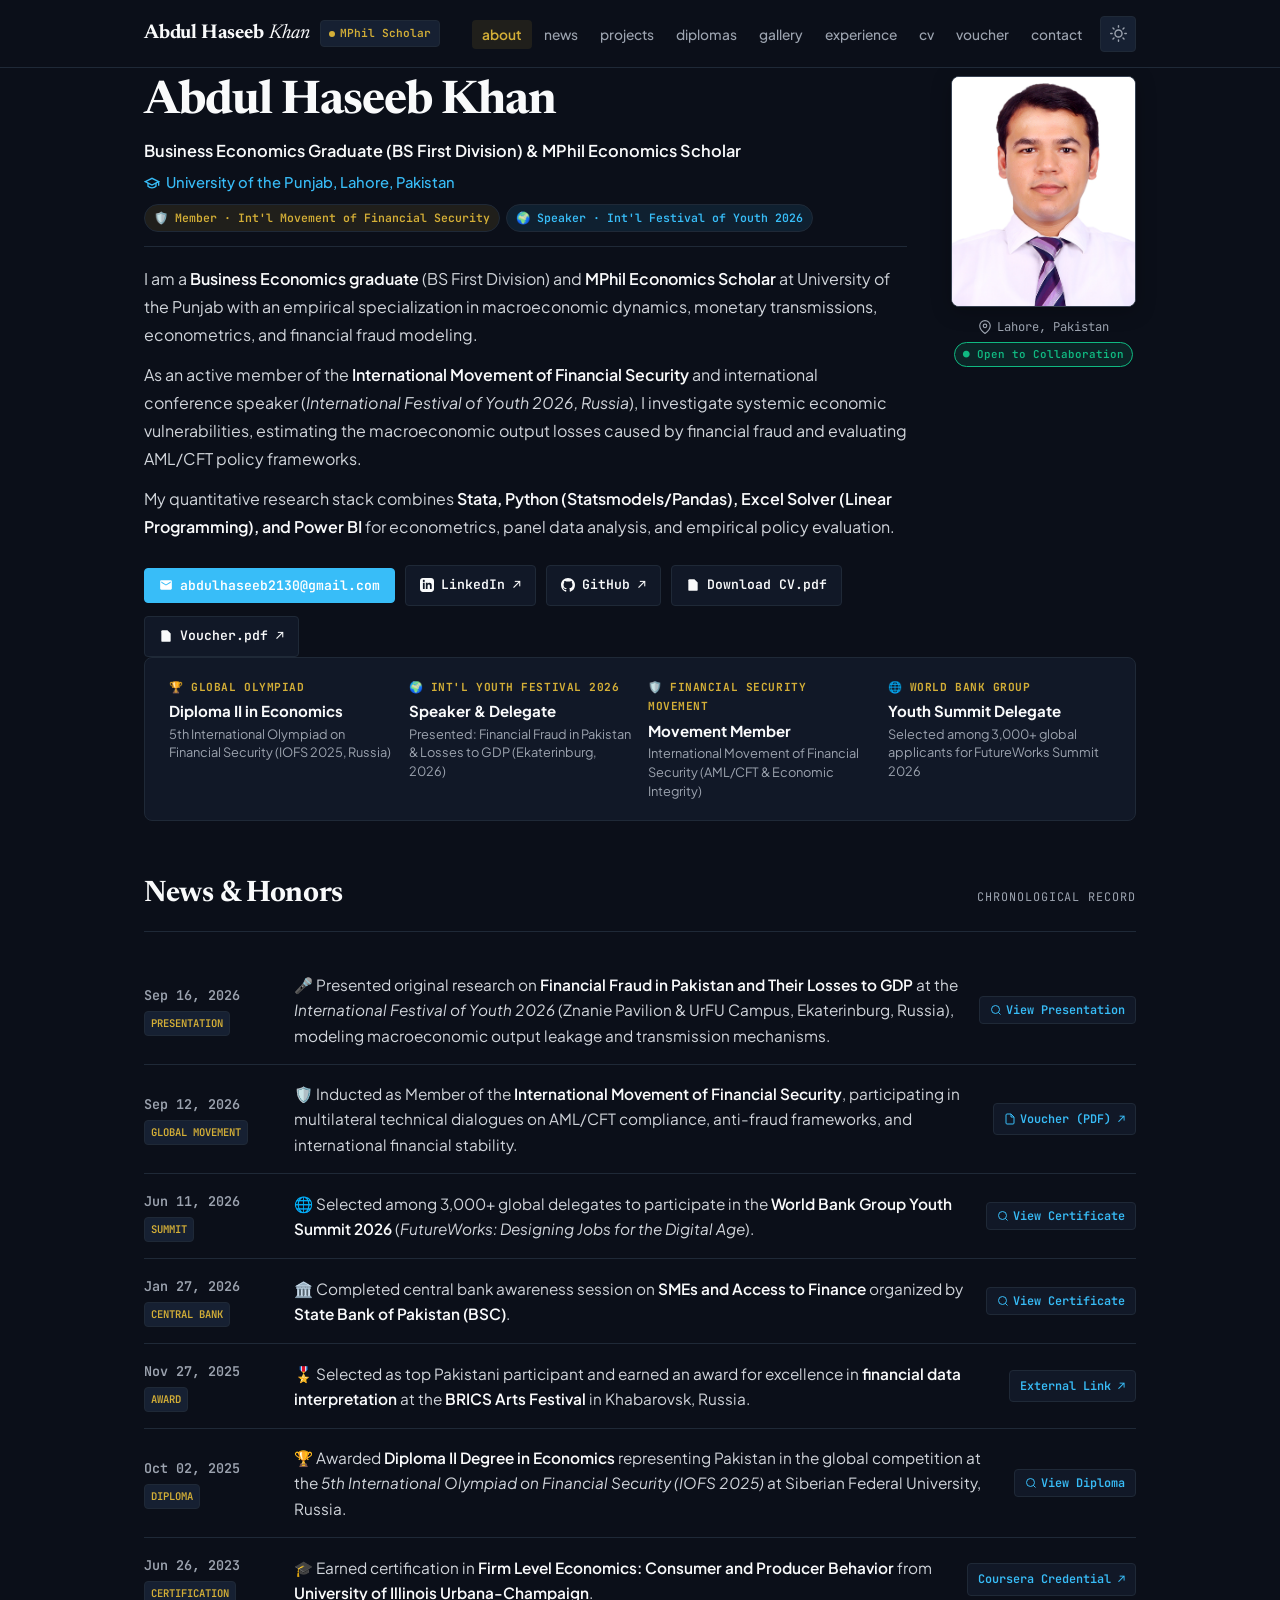
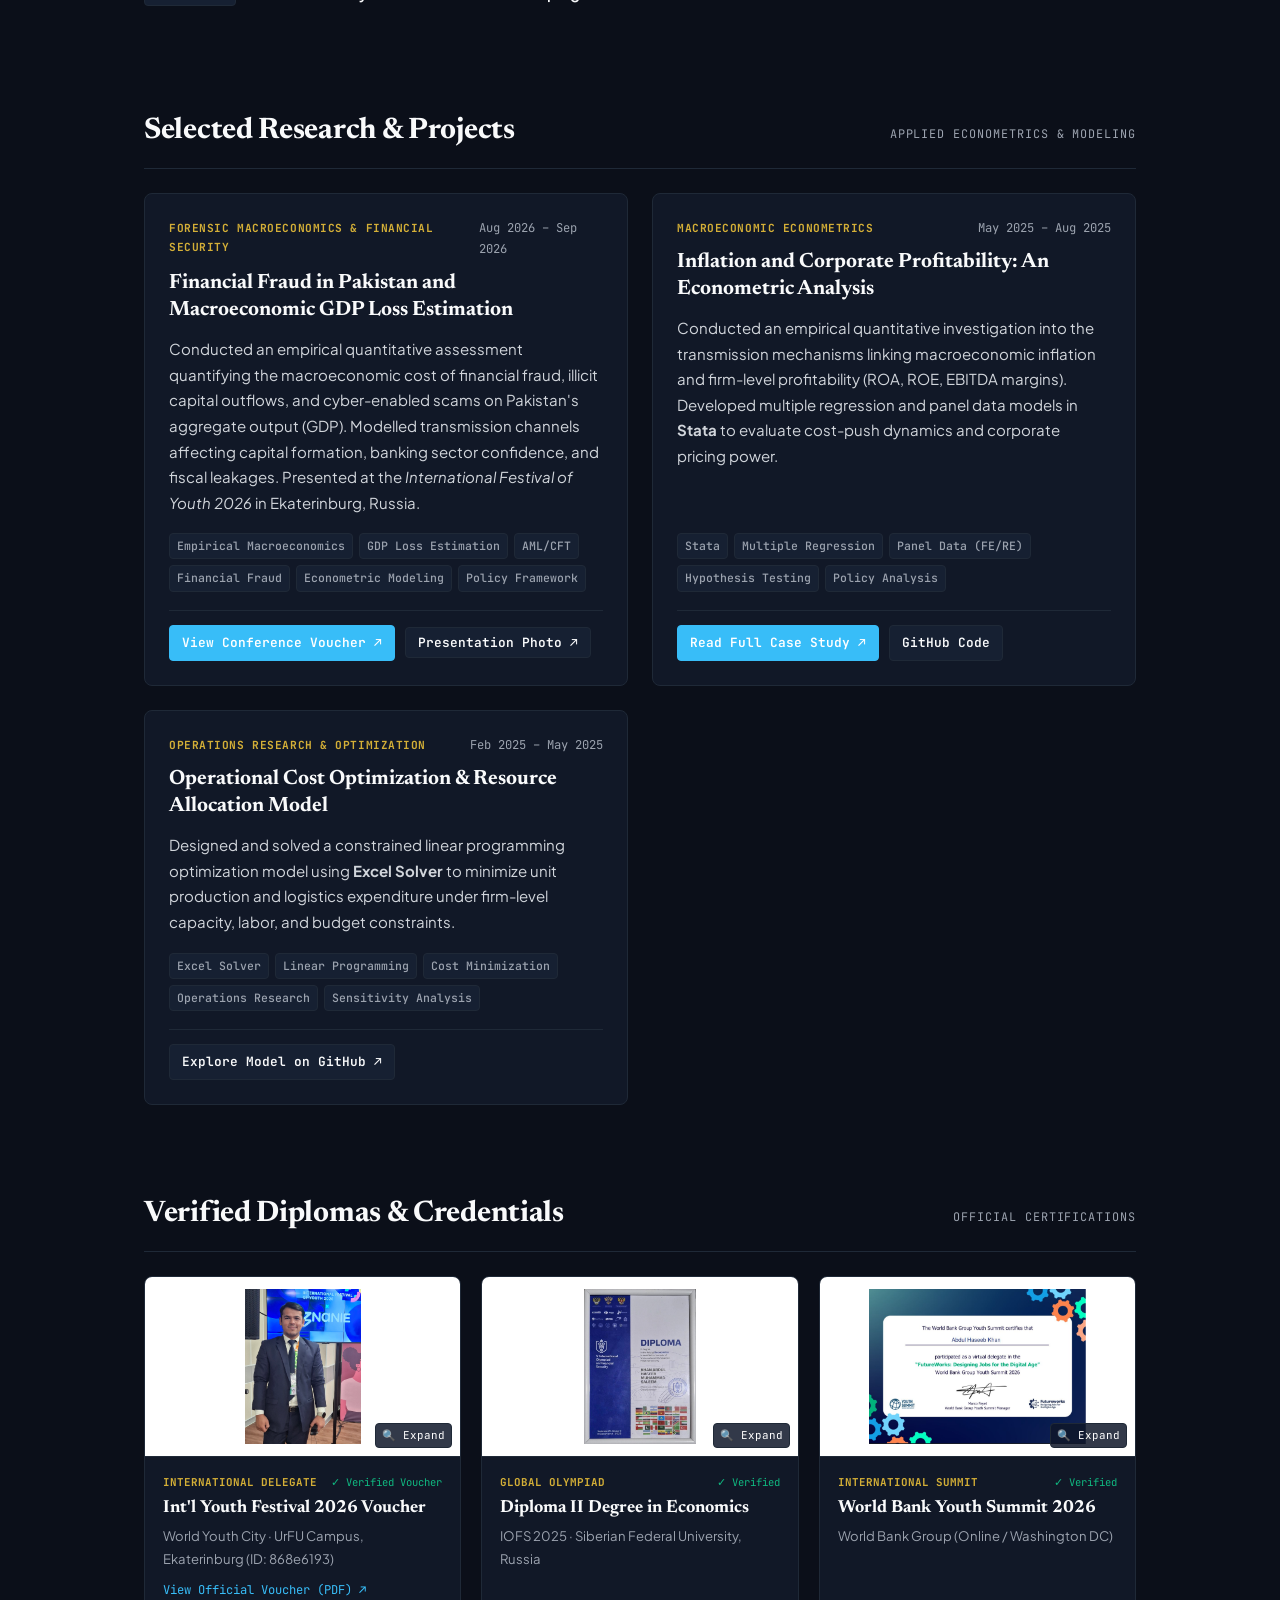
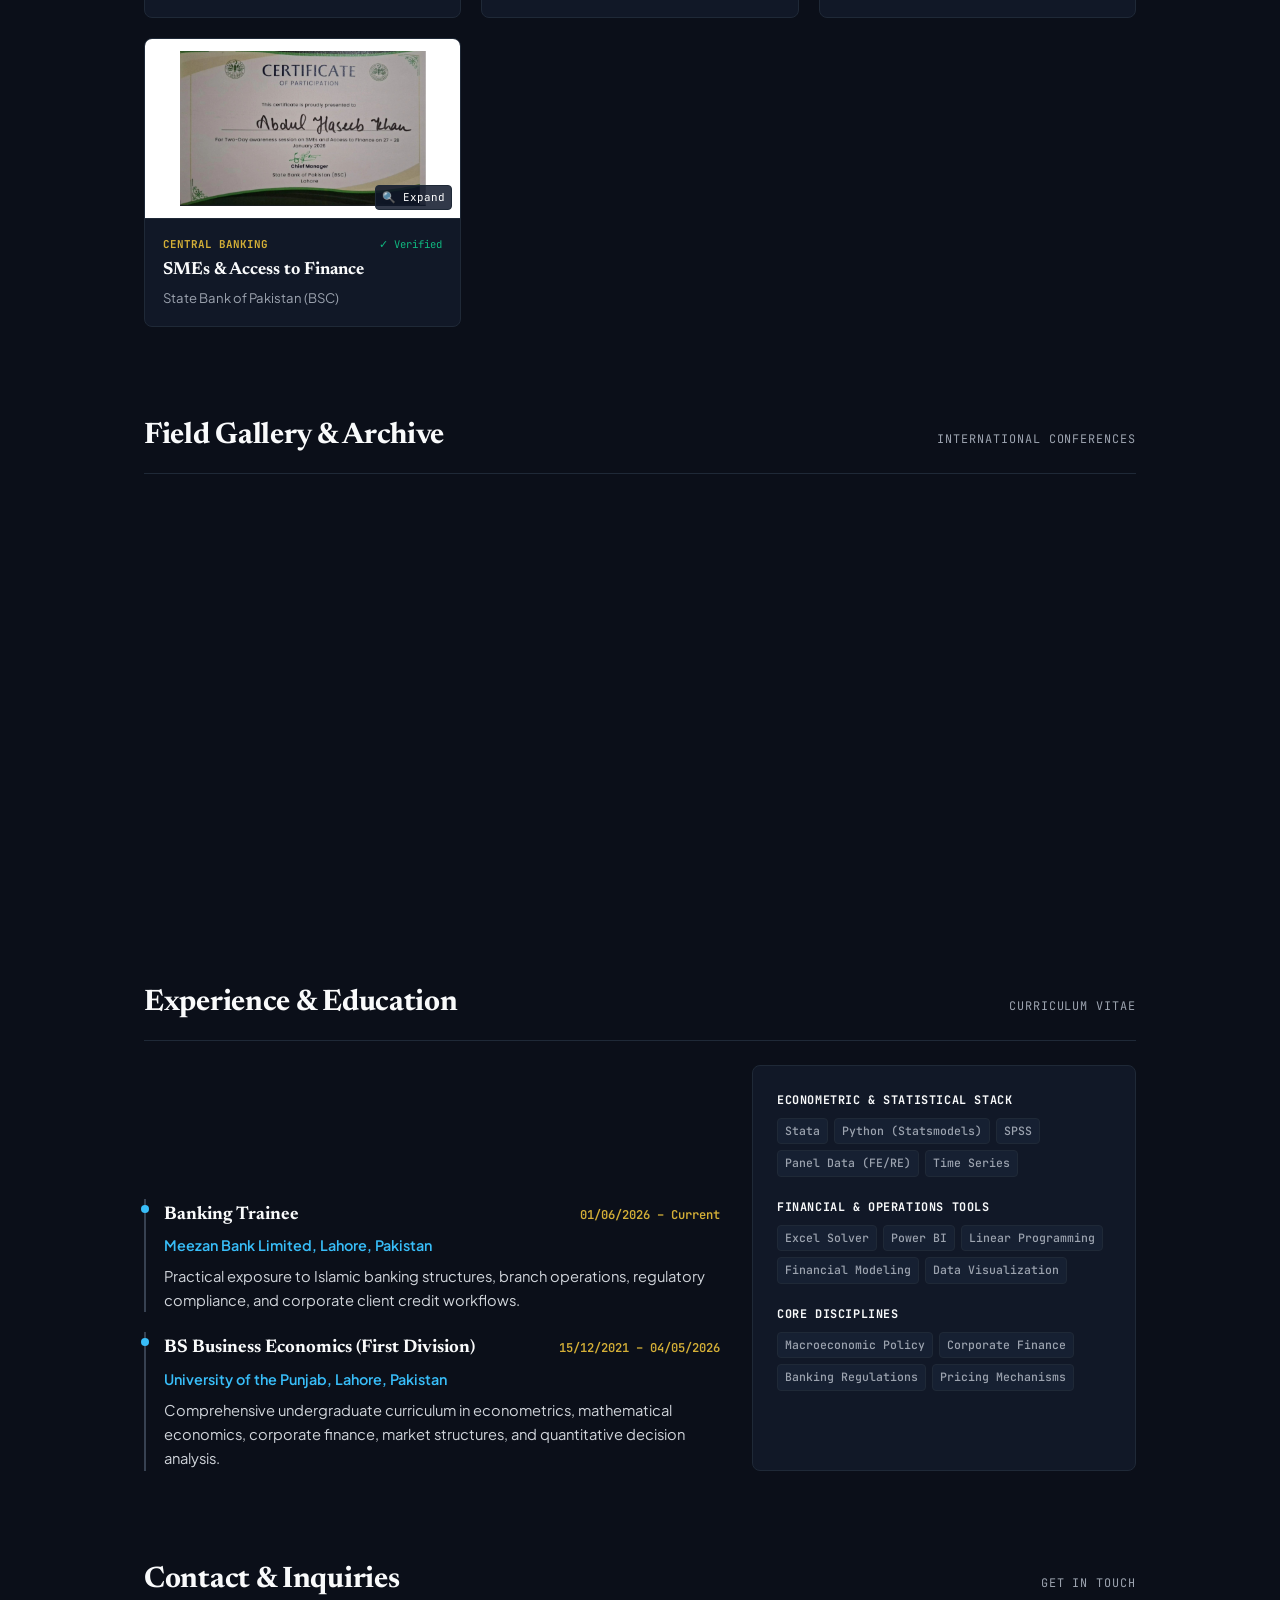
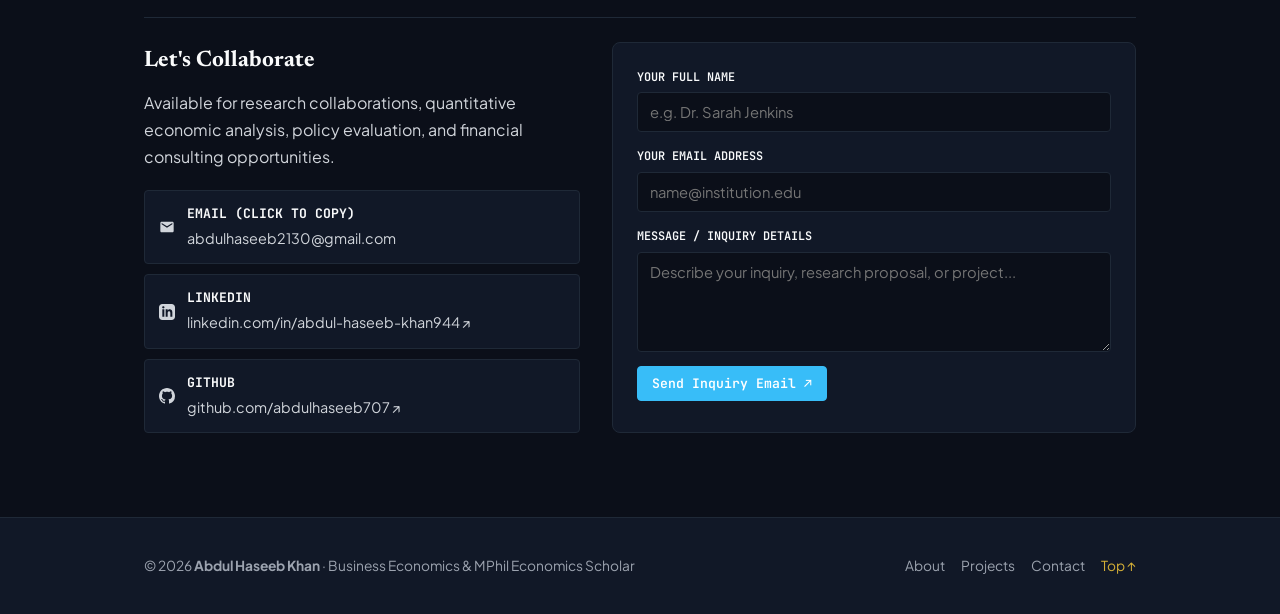
==== commit 54a0cd21: "Add International Festival of Youth 2026 presentation, voucher credentials, financial security movem" ====
--- a/index.html
+++ b/index.html
@@ -36,6 +36,7 @@
           <li class="nav-item"><a href="#gallery">gallery</a></li>
           <li class="nav-item"><a href="#experience">experience</a></li>
           <li class="nav-item"><a href="CV.pdf" target="_blank" rel="noopener">cv</a></li>
+          <li class="nav-item"><a href="Voucher.pdf" target="_blank" rel="noopener">voucher</a></li>
           <li class="nav-item"><a href="#contact">contact</a></li>
         </ul>
 
@@ -77,6 +78,7 @@
       <li class="mobile-nav-item"><a href="#gallery" class="mobile-nav-link">Field Gallery <span>05</span></a></li>
       <li class="mobile-nav-item"><a href="#experience" class="mobile-nav-link">Experience &amp; Education <span>06</span></a></li>
       <li class="mobile-nav-item"><a href="CV.pdf" target="_blank" rel="noopener" class="mobile-nav-link">Curriculum Vitae (PDF) ↗</a></li>
+      <li class="mobile-nav-item"><a href="Voucher.pdf" target="_blank" rel="noopener" class="mobile-nav-link">Participant Voucher (PDF) ↗</a></li>
       <li class="mobile-nav-item"><a href="#contact" class="mobile-nav-link">Contact &amp; Inquiries <span>07</span></a></li>
     </ul>
   </div>
@@ -98,13 +100,20 @@
               <svg width="16" height="16" viewBox="0 0 24 24" fill="none" stroke="currentColor" stroke-width="2"><path d="M22 10v6M2 10l10-5 10 5-10 5z"></path><path d="M6 12v5c3 3 9 3 12 0v-5"></path></svg>
               University of the Punjab, Lahore, Pakistan
             </div>
+            <div class="profile-badge-line" style="margin-top: 8px; display: flex; flex-wrap: wrap; gap: 6px;">
+              <span style="font-family: var(--font-mono); font-size: 0.72rem; font-weight: 600; color: var(--accent-gold); background: var(--accent-gold-subtle); border: 1px solid var(--border-subtle); padding: 3px 9px; border-radius: var(--radius-full);">🛡️ Member · Int'l Movement of Financial Security</span>
+              <span style="font-family: var(--font-mono); font-size: 0.72rem; font-weight: 600; color: var(--accent-blue); background: var(--accent-blue-subtle); border: 1px solid var(--border-subtle); padding: 3px 9px; border-radius: var(--radius-full);">🌍 Speaker · Int'l Festival of Youth 2026</span>
+            </div>
           </div>
 
           <p>
-            I am a <strong>Business Economics graduate</strong> with an empirical orientation toward macroeconomic dynamics, financial institutions, and data-driven policy decision-making. My scholarly foundation merges formal economic theory with rigorous statistical modeling and real-world market intelligence.
+            I am a <strong>Business Economics graduate</strong> (BS First Division) and <strong>MPhil Economics Scholar</strong> at University of the Punjab with an empirical specialization in macroeconomic dynamics, monetary transmissions, econometrics, and financial fraud modeling.
           </p>
           <p>
-            I deploy quantitative tools including <strong>Stata, Python (Statsmodels/Pandas), Excel (Solver), and Power BI</strong> to model complex economic behaviors, analyze corporate financial metrics, and formulate robust, evidence-based insights for research and industry applications.
+            As an active member of the <strong>International Movement of Financial Security</strong> and international conference speaker (<em>International Festival of Youth 2026, Russia</em>), I investigate systemic economic vulnerabilities, estimating the macroeconomic output losses caused by financial fraud and evaluating AML/CFT policy frameworks.
+          </p>
+          <p>
+            My quantitative research stack combines <strong>Stata, Python (Statsmodels/Pandas), Excel Solver (Linear Programming), and Power BI</strong> for econometrics, panel data analysis, and empirical policy evaluation.
           </p>
 
           <!-- Social Action Buttons -->
@@ -125,6 +134,10 @@
               <svg viewBox="0 0 24 24"><path d="M14 2H6a2 2 0 0 0-2 2v16a2 2 0 0 0 2 2h12a2 2 0 0 0 2-2V8z"></path><polyline points="14 2 14 8 20 8"></polyline><line x1="16" y1="13" x2="8" y2="13"></line><line x1="16" y1="17" x2="8" y2="17"></line><polyline points="10 9 9 9 8 9"></polyline></svg>
               <span>Download CV.pdf</span>
             </a>
+            <a href="Voucher.pdf" target="_blank" rel="noopener" class="btn-chip" title="Official Participant Voucher 2026">
+              <svg viewBox="0 0 24 24"><path d="M14 2H6a2 2 0 0 0-2 2v16a2 2 0 0 0 2 2h12a2 2 0 0 0 2-2V8z"></path><polyline points="14 2 14 8 20 8"></polyline><path d="M12 18v-6M9 15l3 3 3-3"/></svg>
+              <span>Voucher.pdf ↗</span>
+            </a>
           </div>
         </div>
 
@@ -152,21 +165,21 @@
         </div>
 
         <div class="metric-card">
+          <span class="metric-badge-label">🌍 Int'l Youth Festival 2026</span>
+          <div class="metric-title">Speaker &amp; Delegate</div>
+          <div class="metric-subtext">Presented: Financial Fraud in Pakistan &amp; Losses to GDP (Ekaterinburg, 2026)</div>
+        </div>
+
+        <div class="metric-card">
+          <span class="metric-badge-label">🛡️ Financial Security Movement</span>
+          <div class="metric-title">Movement Member</div>
+          <div class="metric-subtext">International Movement of Financial Security (AML/CFT &amp; Economic Integrity)</div>
+        </div>
+
+        <div class="metric-card">
           <span class="metric-badge-label">🌐 World Bank Group</span>
           <div class="metric-title">Youth Summit Delegate</div>
           <div class="metric-subtext">Selected among 3,000+ global applicants for FutureWorks Summit 2026</div>
-        </div>
-
-        <div class="metric-card">
-          <span class="metric-badge-label">🏛️ Central Banking</span>
-          <div class="metric-title">SBP &amp; Banking Practice</div>
-          <div class="metric-subtext">State Bank of Pakistan SME session &amp; Meezan Bank trainee</div>
-        </div>
-
-        <div class="metric-card">
-          <span class="metric-badge-label">📊 Quantitative Stack</span>
-          <div class="metric-title">Econometric Modeling</div>
-          <div class="metric-subtext">Stata · Python · Panel Data · Linear Programming (Solver)</div>
         </div>
       </div>
     </section>
@@ -182,6 +195,80 @@
         <!-- Entry 1 -->
         <div class="news-entry">
           <div class="news-meta-col">
+            <span class="news-date">Sep 16, 2026</span>
+            <span class="news-type-pill">Presentation</span>
+          </div>
+          <div class="news-text">
+            🎤 Presented original research on <strong>Financial Fraud in Pakistan and Their Losses to GDP</strong> at the <em>International Festival of Youth 2026</em> (Znanie Pavilion &amp; UrFU Campus, Ekaterinburg, Russia), modeling macroeconomic output leakage and transmission mechanisms.
+          </div>
+          <button class="news-action-btn js-zoom" data-src="20260916_135348.jpg" data-caption="Research Presentation on Financial Fraud in Pakistan &amp; Losses to GDP — International Festival of Youth 2026 x Znanie (Ekaterinburg, Russia)">
+            <svg width="12" height="12" viewBox="0 0 24 24" fill="none" stroke="currentColor" stroke-width="2"><circle cx="11" cy="11" r="8"></circle><line x1="21" y1="21" x2="16.65" y2="16.65"></line></svg>
+            View Presentation
+          </button>
+        </div>
+
+        <!-- Entry 2 -->
+        <div class="news-entry">
+          <div class="news-meta-col">
+            <span class="news-date">Sep 12, 2026</span>
+            <span class="news-type-pill">Global Movement</span>
+          </div>
+          <div class="news-text">
+            🛡️ Inducted as Member of the <strong>International Movement of Financial Security</strong>, participating in multilateral technical dialogues on AML/CFT compliance, anti-fraud frameworks, and international financial stability.
+          </div>
+          <a href="Voucher.pdf" target="_blank" rel="noopener" class="news-action-btn">
+            <svg width="12" height="12" viewBox="0 0 24 24" fill="none" stroke="currentColor" stroke-width="2"><path d="M14 2H6a2 2 0 0 0-2 2v16a2 2 0 0 0 2 2h12a2 2 0 0 0 2-2V8z"></path><polyline points="14 2 14 8 20 8"></polyline></svg>
+            Voucher (PDF) ↗
+          </a>
+        </div>
+
+        <!-- Entry 3 -->
+        <div class="news-entry">
+          <div class="news-meta-col">
+            <span class="news-date">Jun 11, 2026</span>
+            <span class="news-type-pill">Summit</span>
+          </div>
+          <div class="news-text">
+            🌐 Selected among 3,000+ global delegates to participate in the <strong>World Bank Group Youth Summit 2026</strong> (<em>FutureWorks: Designing Jobs for the Digital Age</em>).
+          </div>
+          <button class="news-action-btn js-zoom" data-src="WB.png" data-caption="World Bank Group Youth Summit 2026 — Official Certificate of Participation">
+            <svg width="12" height="12" viewBox="0 0 24 24" fill="none" stroke="currentColor" stroke-width="2"><circle cx="11" cy="11" r="8"></circle><line x1="21" y1="21" x2="16.65" y2="16.65"></line></svg>
+            View Certificate
+          </button>
+        </div>
+
+        <!-- Entry 4 -->
+        <div class="news-entry">
+          <div class="news-meta-col">
+            <span class="news-date">Jan 27, 2026</span>
+            <span class="news-type-pill">Central Bank</span>
+          </div>
+          <div class="news-text">
+            🏛️ Completed central bank awareness session on <strong>SMEs and Access to Finance</strong> organized by <strong>State Bank of Pakistan (BSC)</strong>.
+          </div>
+          <button class="news-action-btn js-zoom" data-src="SBP.png" data-caption="State Bank of Pakistan (BSC) Certificate in SMEs & Access to Finance">
+            <svg width="12" height="12" viewBox="0 0 24 24" fill="none" stroke="currentColor" stroke-width="2"><circle cx="11" cy="11" r="8"></circle><line x1="21" y1="21" x2="16.65" y2="16.65"></line></svg>
+            View Certificate
+          </button>
+        </div>
+
+        <!-- Entry 5 -->
+        <div class="news-entry">
+          <div class="news-meta-col">
+            <span class="news-date">Nov 27, 2025</span>
+            <span class="news-type-pill">Award</span>
+          </div>
+          <div class="news-text">
+            🎖️ Selected as top Pakistani participant and earned an award for excellence in <strong>financial data interpretation</strong> at the <strong>BRICS Arts Festival</strong> in Khabarovsk, Russia.
+          </div>
+          <a href="https://disk.yandex.com/d/Gtywsi9-HLHz1w" target="_blank" rel="noopener" class="news-action-btn">
+            External Link ↗
+          </a>
+        </div>
+
+        <!-- Entry 6 -->
+        <div class="news-entry">
+          <div class="news-meta-col">
             <span class="news-date">Oct 02, 2025</span>
             <span class="news-type-pill">Diploma</span>
           </div>
@@ -194,51 +281,7 @@
           </button>
         </div>
 
-        <!-- Entry 2 -->
-        <div class="news-entry">
-          <div class="news-meta-col">
-            <span class="news-date">Jun 11, 2026</span>
-            <span class="news-type-pill">Summit</span>
-          </div>
-          <div class="news-text">
-            🌐 Selected among 3,000+ global delegates to participate in the <strong>World Bank Group Youth Summit 2026</strong> (<em>FutureWorks: Designing Jobs for the Digital Age</em>).
-          </div>
-          <button class="news-action-btn js-zoom" data-src="WB.png" data-caption="World Bank Group Youth Summit 2026 — Official Certificate of Participation">
-            <svg width="12" height="12" viewBox="0 0 24 24" fill="none" stroke="currentColor" stroke-width="2"><circle cx="11" cy="11" r="8"></circle><line x1="21" y1="21" x2="16.65" y2="16.65"></line></svg>
-            View Certificate
-          </button>
-        </div>
-
-        <!-- Entry 3 -->
-        <div class="news-entry">
-          <div class="news-meta-col">
-            <span class="news-date">Jan 27, 2026</span>
-            <span class="news-type-pill">Central Bank</span>
-          </div>
-          <div class="news-text">
-            🏛️ Completed central bank awareness session on <strong>SMEs and Access to Finance</strong> organized by <strong>State Bank of Pakistan (BSC)</strong>.
-          </div>
-          <button class="news-action-btn js-zoom" data-src="SBP.png" data-caption="State Bank of Pakistan (BSC) Certificate in SMEs & Access to Finance">
-            <svg width="12" height="12" viewBox="0 0 24 24" fill="none" stroke="currentColor" stroke-width="2"><circle cx="11" cy="11" r="8"></circle><line x1="21" y1="21" x2="16.65" y2="16.65"></line></svg>
-            View Certificate
-          </button>
-        </div>
-
-        <!-- Entry 4 -->
-        <div class="news-entry">
-          <div class="news-meta-col">
-            <span class="news-date">Nov 27, 2025</span>
-            <span class="news-type-pill">Award</span>
-          </div>
-          <div class="news-text">
-            🎖️ Selected as top Pakistani participant and earned an award for excellence in <strong>financial data interpretation</strong> at the <strong>BRICS Arts Festival</strong> in Khabarovsk, Russia.
-          </div>
-          <a href="https://disk.yandex.com/d/Gtywsi9-HLHz1w" target="_blank" rel="noopener" class="news-action-btn">
-            External Link ↗
-          </a>
-        </div>
-
-        <!-- Entry 5 -->
+        <!-- Entry 7 -->
         <div class="news-entry">
           <div class="news-meta-col">
             <span class="news-date">Jun 26, 2023</span>
@@ -262,7 +305,39 @@
       </div>
 
       <div class="projects-grid">
-        <!-- Project 1 -->
+        <!-- Project 1: Financial Fraud in Pakistan -->
+        <div class="project-card">
+          <div>
+            <div class="project-header-top">
+              <span class="project-category-tag">Forensic Macroeconomics &amp; Financial Security</span>
+              <span class="project-timeline">Aug 2026 – Sep 2026</span>
+            </div>
+            <h3 class="project-title">Financial Fraud in Pakistan and Macroeconomic GDP Loss Estimation</h3>
+            <p class="project-desc">
+              Conducted an empirical quantitative assessment quantifying the macroeconomic cost of financial fraud, illicit capital outflows, and cyber-enabled scams on Pakistan's aggregate output (GDP). Modelled transmission channels affecting capital formation, banking sector confidence, and fiscal leakages. Presented at the <em>International Festival of Youth 2026</em> in Ekaterinburg, Russia.
+            </p>
+          </div>
+          <div>
+            <div class="project-tags-row">
+              <span class="p-tag">Empirical Macroeconomics</span>
+              <span class="p-tag">GDP Loss Estimation</span>
+              <span class="p-tag">AML/CFT</span>
+              <span class="p-tag">Financial Fraud</span>
+              <span class="p-tag">Econometric Modeling</span>
+              <span class="p-tag">Policy Framework</span>
+            </div>
+            <div class="project-links-row">
+              <a href="Voucher.pdf" target="_blank" rel="noopener" class="btn-project btn-primary-action">
+                View Conference Voucher ↗
+              </a>
+              <button class="btn-project js-zoom" data-src="20260916_135348.jpg" data-caption="Research Presentation on Financial Fraud in Pakistan &amp; Losses to GDP — International Festival of Youth 2026 x Znanie (Ekaterinburg, Russia)">
+                Presentation Photo ↗
+              </button>
+            </div>
+          </div>
+        </div>
+
+        <!-- Project 2: Inflation and Corporate Profitability -->
         <div class="project-card">
           <div>
             <div class="project-header-top">
@@ -293,7 +368,7 @@
           </div>
         </div>
 
-        <!-- Project 2 -->
+        <!-- Project 3: Operational Cost Optimization -->
         <div class="project-card">
           <div>
             <div class="project-header-top">
@@ -331,7 +406,26 @@
       </div>
 
       <div class="diplomas-grid">
-        <!-- Diploma 1 -->
+        <!-- Diploma 1: Youth Festival 2026 Voucher -->
+        <div class="diploma-card">
+          <div class="diploma-preview-box js-zoom" data-src="20260916_135348.jpg" data-caption="Official Presenter &amp; Delegate — International Festival of Youth 2026 (UrFU Campus, Ekaterinburg, Russia)">
+            <img src="20260916_135348.jpg" alt="Youth Festival 2026 Accreditation">
+            <span class="diploma-zoom-hint">🔍 Expand</span>
+          </div>
+          <div class="diploma-info">
+            <div class="diploma-badge-row">
+              <span class="diploma-category">International Delegate</span>
+              <span class="diploma-verified">✓ Verified Voucher</span>
+            </div>
+            <h3 class="diploma-title">Int'l Youth Festival 2026 Voucher</h3>
+            <div class="diploma-issuer">World Youth City · UrFU Campus, Ekaterinburg (ID: 868e6193)</div>
+            <a href="Voucher.pdf" target="_blank" rel="noopener" style="font-family: var(--font-mono); font-size: 0.76rem; color: var(--accent-blue); text-decoration: none; margin-top: 4px; display: inline-flex; align-items: center; gap: 4px;">
+              View Official Voucher (PDF) ↗
+            </a>
+          </div>
+        </div>
+
+        <!-- Diploma 2: IOFS 2025 -->
         <div class="diploma-card">
           <div class="diploma-preview-box js-zoom" data-src="IOFS Cert.png" data-caption="Diploma II Degree in Economics — 5th International Olympiad on Financial Security (Krasnoyarsk 2025)">
             <img src="IOFS Cert.png" alt="IOFS Diploma II Degree">
@@ -347,7 +441,7 @@
           </div>
         </div>
 
-        <!-- Diploma 2 -->
+        <!-- Diploma 3: World Bank -->
         <div class="diploma-card">
           <div class="diploma-preview-box js-zoom" data-src="WB.png" data-caption="World Bank Group Youth Summit 2026 — Official Certificate of Participation">
             <img src="WB.png" alt="World Bank Certificate">
@@ -363,7 +457,7 @@
           </div>
         </div>
 
-        <!-- Diploma 3 -->
+        <!-- Diploma 4: State Bank of Pakistan -->
         <div class="diploma-card">
           <div class="diploma-preview-box js-zoom" data-src="SBP.png" data-caption="State Bank of Pakistan (BSC) — Certificate in SMEs and Access to Finance">
             <img src="SBP.png" alt="State Bank Certificate">
@@ -389,6 +483,15 @@
       </div>
 
       <div class="gallery-grid">
+        <!-- Photo 1: Youth Festival Presentation -->
+        <div class="gallery-item js-zoom" data-src="20260916_135348.jpg" data-caption="Abdul Haseeb Khan presenting research on Financial Fraud Losses to GDP at International Festival of Youth 2026 x Znanie (Ekaterinburg, Russia)">
+          <img src="20260916_135348.jpg" alt="Research Presentation Znanie 2026">
+          <div class="gallery-overlay">
+            <span class="gallery-caption">Research Presentation · Znanie Pavilion 2026</span>
+          </div>
+        </div>
+
+        <!-- Photo 2: IOFS Stage Award -->
         <div class="gallery-item js-zoom" data-src="IOFS.png" data-caption="Abdul Haseeb Khan receiving Diploma II Degree on Main Stage in Krasnoyarsk, Russia">
           <img src="IOFS.png" alt="Stage Award Ceremony">
           <div class="gallery-overlay">
@@ -396,6 +499,15 @@
           </div>
         </div>
 
+        <!-- Photo 3: International Flag Plaza -->
+        <div class="gallery-item js-zoom" data-src="20260913_132814.jpg" data-caption="Delegate at the International Flag Plaza · World Youth City, UrFU Campus, Ekaterinburg">
+          <img src="20260913_132814.jpg" alt="International Flag Plaza Ekaterinburg">
+          <div class="gallery-overlay">
+            <span class="gallery-caption">International Flag Plaza · World Youth City</span>
+          </div>
+        </div>
+
+        <!-- Photo 4: Siberian Federal Univ Defense -->
         <div class="gallery-item js-zoom" data-src="20251001_132323.jpg" data-caption="Presenting Research at the Podium at Siberian Federal University">
           <img src="20251001_132323.jpg" alt="Speaking at Podium">
           <div class="gallery-overlay">
@@ -403,6 +515,15 @@
           </div>
         </div>
 
+        <!-- Photo 5: Kaspersky Cybersecurity Model -->
+        <div class="gallery-item js-zoom" data-src="20260914_190514.jpg" data-caption="Financial &amp; Industrial Cybersecurity Interactive Model · Kaspersky Exhibition">
+          <img src="20260914_190514.jpg" alt="Kaspersky Cybersecurity Model">
+          <div class="gallery-overlay">
+            <span class="gallery-caption">Cybersecurity &amp; Financial Model · Kaspersky</span>
+          </div>
+        </div>
+
+        <!-- Photo 6: IOFS Delegate Portrait -->
         <div class="gallery-item js-zoom" data-src="20250930_114414.jpg" data-caption="Official Olympiad Delegate Portrait in Krasnoyarsk, Russia">
           <img src="20250930_114414.jpg" alt="Delegate Portrait">
           <div class="gallery-overlay">
@@ -410,6 +531,15 @@
           </div>
         </div>
 
+        <!-- Photo 7: CyberSecurity & Financial Security Pavilion -->
+        <div class="gallery-item js-zoom" data-src="20260912_192838.jpg" data-caption="Cybersecurity &amp; Financial Security Pavilion Session · International Festival of Youth 2026">
+          <img src="20260912_192838.jpg" alt="Financial Security Pavilion 2026">
+          <div class="gallery-overlay">
+            <span class="gallery-caption">Financial Security Pavilion · Ekaterinburg</span>
+          </div>
+        </div>
+
+        <!-- Photo 8: Medal & Kit -->
         <div class="gallery-item js-zoom" data-src="20251001_223358.jpg" data-caption="Official IOFS 2025 Medal, Certificate, and Delegate Badges">
           <img src="20251001_223358.jpg" alt="IOFS Medal & Kit">
           <div class="gallery-overlay">
--- a/styles.css
+++ b/styles.css
@@ -403,41 +403,41 @@
    ============================================================ */
 .profile-section {
   margin-top: 8px;
-  margin-bottom: 56px;
+  margin-bottom: 48px;
 }
 
 .profile-layout {
   display: grid;
-  grid-template-columns: 1fr 220px;
-  gap: clamp(28px, 5vw, 56px);
+  grid-template-columns: 1fr 185px;
+  gap: clamp(24px, 4vw, 44px);
   align-items: start;
 }
 
 .profile-name-title {
   font-family: var(--font-serif);
-  font-size: clamp(2.3rem, 4.5vw, 3.2rem);
+  font-size: clamp(2.1rem, 4vw, 2.9rem);
   font-weight: 700;
   color: var(--text-primary);
-  line-height: 1.12;
+  line-height: 1.15;
   margin-bottom: 8px;
   letter-spacing: -0.02em;
 }
 
 .profile-credentials-box {
-  margin-bottom: 20px;
-  padding-bottom: 16px;
+  margin-bottom: 18px;
+  padding-bottom: 14px;
   border-bottom: 1px solid var(--border-subtle);
 }
 
 .profile-degree-line {
-  font-size: 1.05rem;
+  font-size: 1.02rem;
   font-weight: 600;
   color: var(--text-primary);
   margin-bottom: 4px;
 }
 
 .profile-univ-line {
-  font-size: 0.95rem;
+  font-size: 0.92rem;
   color: var(--accent-blue);
   font-weight: 500;
   display: flex;
@@ -446,13 +446,13 @@
 }
 
 .profile-bio-text {
-  font-size: 1.02rem;
+  font-size: 1rem;
   color: var(--text-secondary);
-  line-height: 1.8;
+  line-height: 1.75;
 }
 
 .profile-bio-text p {
-  margin-bottom: 14px;
+  margin-bottom: 12px;
 }
 
 .profile-bio-text p:last-child {
@@ -464,7 +464,7 @@
   font-weight: 600;
 }
 
-/* Portrait Column & Frame (Natural 4:5 Proportion) */
+/* Portrait Column & Frame (Proportional & Responsive) */
 .profile-portrait-column {
   display: flex;
   flex-direction: column;
@@ -473,12 +473,18 @@
 
 .portrait-frame {
   width: 100%;
-  max-width: 220px;
-  border-radius: var(--radius-lg);
+  max-width: 185px;
+  border-radius: var(--radius-md);
   overflow: hidden;
   border: 1px solid var(--border-strong);
   box-shadow: var(--card-shadow);
   background-color: #ffffff;
+  transition: transform var(--transition-fast), border-color var(--transition-fast);
+}
+
+.portrait-frame:hover {
+  transform: translateY(-2px);
+  border-color: var(--accent-blue);
 }
 
 .profile-img {
@@ -490,7 +496,7 @@
 }
 
 .portrait-meta {
-  margin-top: 12px;
+  margin-top: 10px;
   text-align: center;
   width: 100%;
   display: flex;
@@ -501,7 +507,7 @@
 
 .portrait-location {
   font-family: var(--font-mono);
-  font-size: 0.78rem;
+  font-size: 0.76rem;
   color: var(--text-muted);
   display: flex;
   align-items: center;
@@ -511,7 +517,7 @@
 
 .portrait-status {
   font-family: var(--font-mono);
-  font-size: 0.72rem;
+  font-size: 0.68rem;
   font-weight: 600;
   color: var(--accent-emerald);
   background-color: var(--accent-emerald-subtle);
@@ -519,6 +525,7 @@
   padding: 2px 8px;
   border-radius: var(--radius-full);
   display: inline-block;
+  white-space: nowrap;
 }
 
 /* Social Action Buttons Row */
@@ -824,7 +831,7 @@
    ============================================================ */
 .diplomas-grid {
   display: grid;
-  grid-template-columns: repeat(3, 1fr);
+  grid-template-columns: repeat(auto-fit, minmax(260px, 1fr));
   gap: 20px;
 }
 
@@ -1293,16 +1300,26 @@
    RESPONSIVE MEDIA QUERIES (TABLET & MOBILE)
    ============================================================ */
 
-/* Tablet (max-width: 1024px) */
+/* Tablet & Small Desktop (max-width: 1024px) */
 @media (max-width: 1024px) {
+  .profile-layout {
+    grid-template-columns: 1fr 175px;
+    gap: 28px;
+  }
+  .portrait-frame {
+    max-width: 175px;
+  }
   .metric-ribbon {
     grid-template-columns: repeat(2, 1fr);
+    gap: 14px;
   }
   .diplomas-grid {
     grid-template-columns: repeat(2, 1fr);
+    gap: 16px;
   }
   .gallery-grid {
-    grid-template-columns: repeat(2, 1fr);
+    grid-template-columns: repeat(4, 1fr);
+    gap: 12px;
   }
   .experience-layout {
     grid-template-columns: 1fr;
@@ -1312,7 +1329,7 @@
   }
 }
 
-/* Mobile & Small Tablet (max-width: 860px) */
+/* Tablet in Portrait & Medium Screens (max-width: 860px) */
 @media (max-width: 860px) {
   .nav-menu {
     display: none;
@@ -1326,27 +1343,75 @@
     display: none;
   }
 
+  /* Retain clean side-by-side layout on tablets to avoid oversized centered images */
+  .profile-layout {
+    grid-template-columns: 1fr 165px;
+    gap: 24px;
+    align-items: start;
+    text-align: left;
+  }
+
+  .profile-portrait-column {
+    order: unset;
+    margin-bottom: 0;
+  }
+
+  .portrait-frame {
+    max-width: 165px;
+  }
+
+  .metric-ribbon {
+    grid-template-columns: repeat(2, 1fr);
+    gap: 12px;
+  }
+
+  .gallery-grid {
+    grid-template-columns: repeat(2, 1fr);
+    gap: 14px;
+  }
+
+  .projects-grid {
+    grid-template-columns: 1fr;
+  }
+}
+
+/* Mobile Devices (max-width: 640px) */
+@media (max-width: 640px) {
   .profile-layout {
     grid-template-columns: 1fr;
     justify-items: center;
     text-align: center;
+    gap: 18px;
   }
 
   .profile-portrait-column {
     order: -1;
-    margin-bottom: 12px;
+    width: 100%;
+    margin-bottom: 4px;
+  }
+
+  .portrait-frame {
+    max-width: 125px;
+    margin: 0 auto;
   }
 
   .profile-univ-line {
     justify-content: center;
   }
 
+  .profile-badge-line {
+    justify-content: center;
+  }
+
   .social-actions-row {
     justify-content: center;
+    flex-wrap: wrap;
+    gap: 8px;
   }
 
   .metric-ribbon {
     grid-template-columns: 1fr;
+    gap: 12px;
   }
 
   .news-entry {
@@ -1358,16 +1423,13 @@
     align-self: flex-start;
   }
 
-  .projects-grid {
-    grid-template-columns: 1fr;
-  }
-
   .diplomas-grid {
     grid-template-columns: 1fr;
   }
 
   .gallery-grid {
     grid-template-columns: repeat(2, 1fr);
+    gap: 10px;
   }
 
   .footer-inner {
@@ -1377,12 +1439,16 @@
   }
 }
 
-/* Small Mobile (max-width: 480px) */
+/* Small Mobile Phones (max-width: 480px) */
 @media (max-width: 480px) {
   .gallery-grid {
     grid-template-columns: 1fr;
   }
 
+  .portrait-frame {
+    max-width: 115px;
+  }
+
   .social-actions-row {
     flex-direction: column;
     width: 100%;
